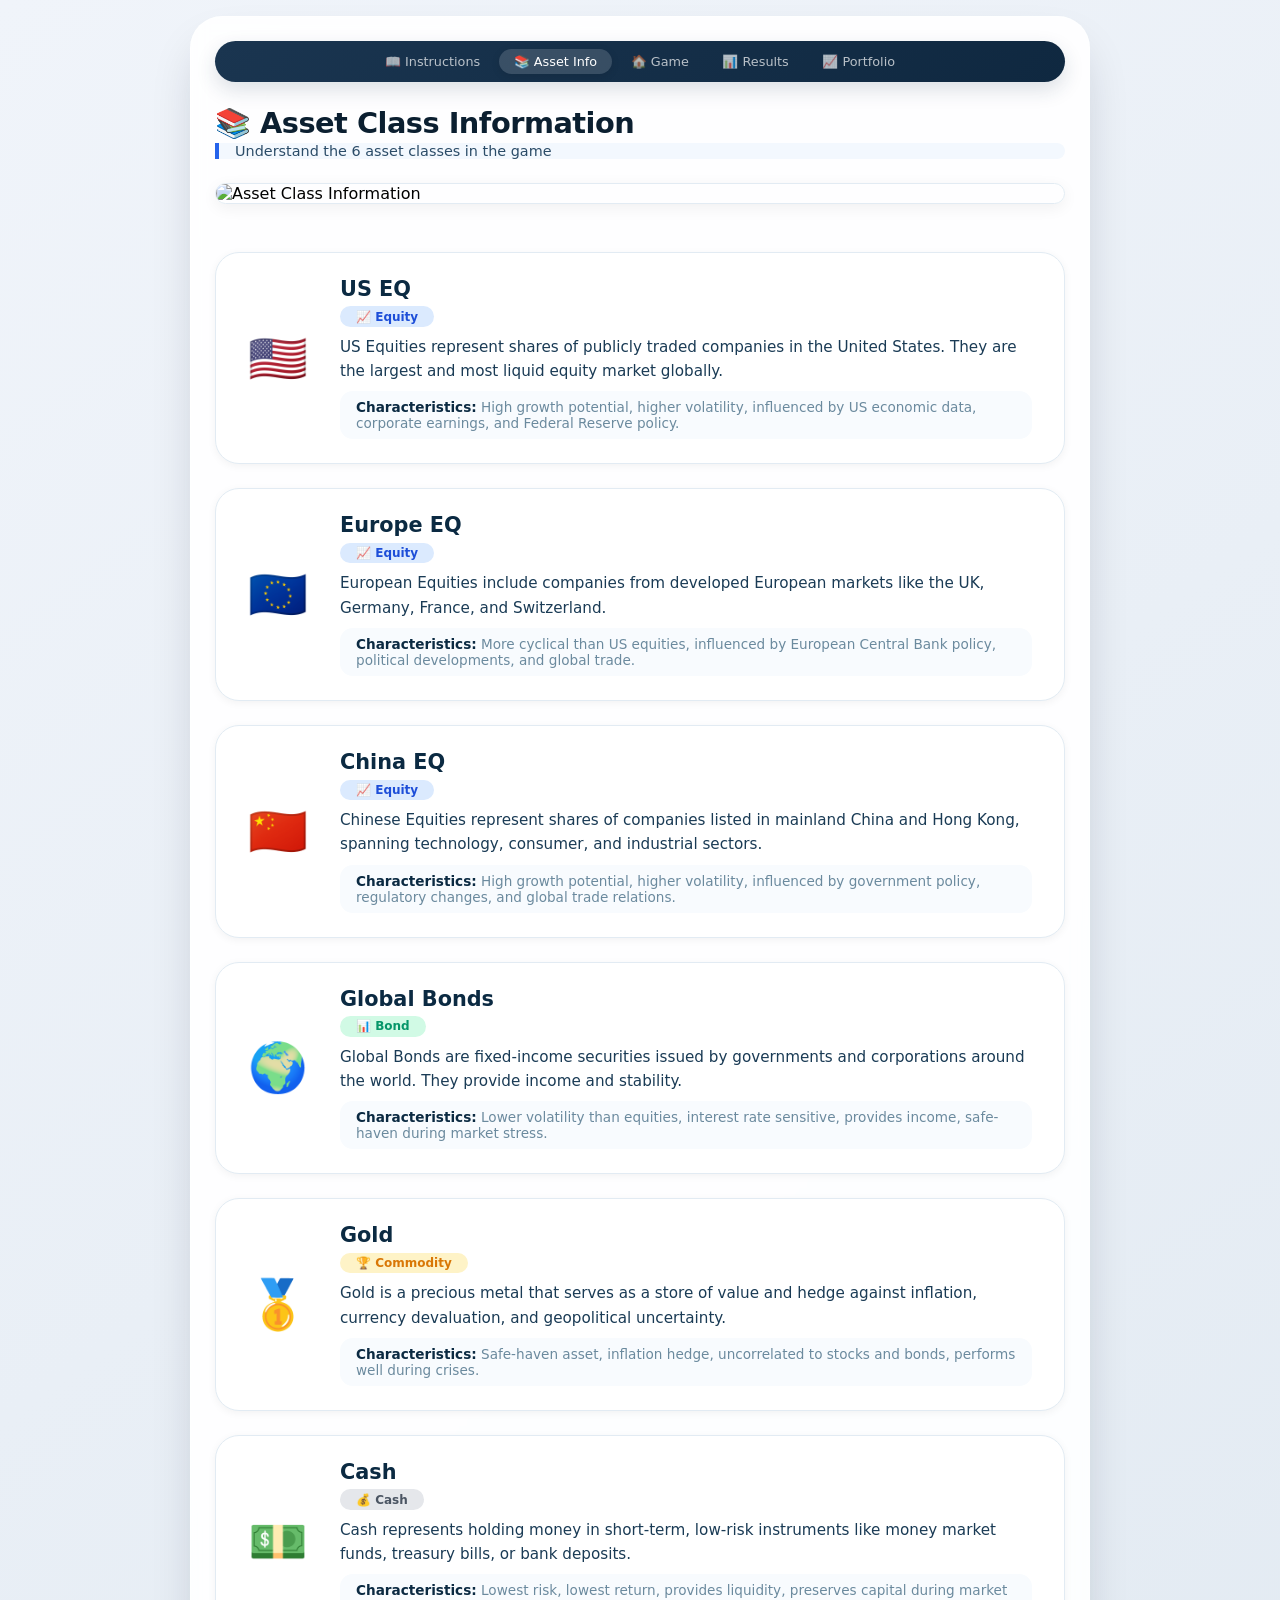
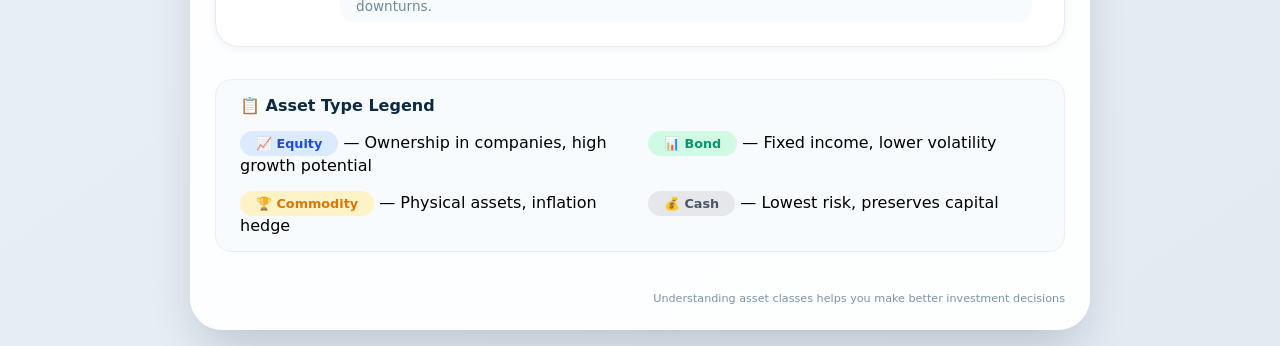
==== asset-info.html @ f75c2ba8 "Update asset-info.html" ====
<!DOCTYPE html>
<html lang="en">
<head>
    <meta charset="UTF-8" />
    <meta name="viewport" content="width=device-width, initial-scale=1.0"/>
    <title>Asset Information</title>
    <link rel="stylesheet" href="style.css" />
    <style>
        .asset-info-container {
            padding: 1.5rem 0;
        }
        
        .asset-info-header-image {
            width: 100%;
            border-radius: 1.5rem;
            margin-bottom: 1.5rem;
            border: 1px solid #e2ebf3;
            box-shadow: 0 4px 16px rgba(0,0,0,0.06);
            display: block;
        }
        
        .asset-info-card {
            background: white;
            border-radius: 1.5rem;
            padding: 1.5rem 2rem;
            margin-bottom: 1.5rem;
            border: 1px solid #e2ebf3;
            box-shadow: 0 2px 8px rgba(0,0,0,0.05);
            display: flex;
            align-items: center;
            gap: 2rem;
        }
        
        .asset-info-card .asset-icon {
            font-size: 3rem;
            min-width: 60px;
            text-align: center;
        }
        
        .asset-info-card .asset-details {
            flex: 1;
        }
        
        .asset-info-card .asset-details h3 {
            color: #0b2a42;
            font-size: 1.3rem;
            margin-bottom: 0.3rem;
        }
        
        .asset-info-card .asset-details .asset-type {
            display: inline-block;
            padding: 0.2rem 1rem;
            border-radius: 30px;
            font-size: 0.75rem;
            font-weight: 600;
            margin-bottom: 0.5rem;
        }
        
        .asset-info-card .asset-details .asset-type.equity {
            background: #dbeafe;
            color: #1d4ed8;
        }
        
        .asset-info-card .asset-details .asset-type.bond {
            background: #d1fae5;
            color: #059669;
        }
        
        .asset-info-card .asset-details .asset-type.commodity {
            background: #fef3c7;
            color: #d97706;
        }
        
        .asset-info-card .asset-details .asset-type.cash {
            background: #e5e7eb;
            color: #4b5563;
        }
        
        .asset-info-card .asset-details p {
            color: #1a3b55;
            line-height: 1.6;
            font-size: 0.95rem;
        }
        
        .asset-info-card .asset-return-example {
            background: #f8fbfe;
            padding: 0.5rem 1rem;
            border-radius: 0.8rem;
            font-size: 0.85rem;
            color: #6b8a9e;
            margin-top: 0.5rem;
        }
        
        .asset-info-card .asset-return-example strong {
            color: #0b2a42;
        }
        
        .asset-type-grid {
            display: grid;
            grid-template-columns: repeat(auto-fill, minmax(300px, 1fr));
            gap: 1rem;
            margin-top: 1rem;
        }
        
        .type-badge {
            display: inline-block;
            padding: 0.3rem 1rem;
            border-radius: 30px;
            font-size: 0.8rem;
            font-weight: 600;
        }
        
        .type-badge.equity { background: #dbeafe; color: #1d4ed8; }
        .type-badge.bond { background: #d1fae5; color: #059669; }
        .type-badge.commodity { background: #fef3c7; color: #d97706; }
        .type-badge.cash { background: #e5e7eb; color: #4b5563; }
        
        .info-header {
            margin-bottom: 1.5rem;
        }
        
        .info-header .sub {
            margin-bottom: 0.5rem;
        }
        
        @media (max-width: 700px) {
            .asset-info-card {
                flex-direction: column;
                text-align: center;
                padding: 1.2rem;
            }
            
            .asset-type-grid {
                grid-template-columns: 1fr;
            }
            
            .asset-info-header-image {
                border-radius: 1rem;
                margin-bottom: 1rem;
            }
        }
    </style>
</head>
<body>
    <div class="app">
        <!-- Navigation Bar -->
        <div class="nav-bar">
            <a href="instructions.html">📖 Instructions</a>
            <a href="asset-info.html" class="active">📚 Asset Info</a>
            <a href="index.html">🏠 Game</a>
            <a href="results.html">📊 Results</a>
            <a href="portfolio.html">📈 Portfolio</a>
        </div>

        <div class="info-header">
            <h1>📚 Asset Class Information</h1>
            <div class="sub">Understand the 6 asset classes in the game</div>
        </div>

        <!-- Asset Info Image at the top -->
        <img src="asset-info.jpeg" alt="Asset Class Information" class="asset-info-header-image" />

        <div class="asset-info-container">
            <!-- US EQ -->
            <div class="asset-info-card">
                <div class="asset-icon">🇺🇸</div>
                <div class="asset-details">
                    <h3>US EQ</h3>
                    <span class="asset-type equity">📈 Equity</span>
                    <p>US Equities represent shares of publicly traded companies in the United States. They are the largest and most liquid equity market globally.</p>
                    <div class="asset-return-example">
                        <strong>Characteristics:</strong> High growth potential, higher volatility, influenced by US economic data, corporate earnings, and Federal Reserve policy.
                    </div>
                </div>
            </div>

            <!-- Europe EQ -->
            <div class="asset-info-card">
                <div class="asset-icon">🇪🇺</div>
                <div class="asset-details">
                    <h3>Europe EQ</h3>
                    <span class="asset-type equity">📈 Equity</span>
                    <p>European Equities include companies from developed European markets like the UK, Germany, France, and Switzerland.</p>
                    <div class="asset-return-example">
                        <strong>Characteristics:</strong> More cyclical than US equities, influenced by European Central Bank policy, political developments, and global trade.
                    </div>
                </div>
            </div>

            <!-- China EQ -->
            <div class="asset-info-card">
                <div class="asset-icon">🇨🇳</div>
                <div class="asset-details">
                    <h3>China EQ</h3>
                    <span class="asset-type equity">📈 Equity</span>
                    <p>Chinese Equities represent shares of companies listed in mainland China and Hong Kong, spanning technology, consumer, and industrial sectors.</p>
                    <div class="asset-return-example">
                        <strong>Characteristics:</strong> High growth potential, higher volatility, influenced by government policy, regulatory changes, and global trade relations.
                    </div>
                </div>
            </div>

            <!-- Global Bonds -->
            <div class="asset-info-card">
                <div class="asset-icon">🌍</div>
                <div class="asset-details">
                    <h3>Global Bonds</h3>
                    <span class="asset-type bond">📊 Bond</span>
                    <p>Global Bonds are fixed-income securities issued by governments and corporations around the world. They provide income and stability.</p>
                    <div class="asset-return-example">
                        <strong>Characteristics:</strong> Lower volatility than equities, interest rate sensitive, provides income, safe-haven during market stress.
                    </div>
                </div>
            </div>

            <!-- Gold -->
            <div class="asset-info-card">
                <div class="asset-icon">🥇</div>
                <div class="asset-details">
                    <h3>Gold</h3>
                    <span class="asset-type commodity">🏆 Commodity</span>
                    <p>Gold is a precious metal that serves as a store of value and hedge against inflation, currency devaluation, and geopolitical uncertainty.</p>
                    <div class="asset-return-example">
                        <strong>Characteristics:</strong> Safe-haven asset, inflation hedge, uncorrelated to stocks and bonds, performs well during crises.
                    </div>
                </div>
            </div>

            <!-- Cash -->
            <div class="asset-info-card">
                <div class="asset-icon">💵</div>
                <div class="asset-details">
                    <h3>Cash</h3>
                    <span class="asset-type cash">💰 Cash</span>
                    <p>Cash represents holding money in short-term, low-risk instruments like money market funds, treasury bills, or bank deposits.</p>
                    <div class="asset-return-example">
                        <strong>Characteristics:</strong> Lowest risk, lowest return, provides liquidity, preserves capital during market downturns.
                    </div>
                </div>
            </div>

            <!-- Asset Type Legend -->
            <div style="margin-top: 2rem; padding: 1rem 1.5rem; background: #f8fbfe; border-radius: 1rem; border: 1px solid #e8eef6;">
                <h4 style="color: #0b2a42; margin-bottom: 0.5rem;">📋 Asset Type Legend</h4>
                <div class="asset-type-grid">
                    <div><span class="type-badge equity">📈 Equity</span> — Ownership in companies, high growth potential</div>
                    <div><span class="type-badge bond">📊 Bond</span> — Fixed income, lower volatility</div>
                    <div><span class="type-badge commodity">🏆 Commodity</span> — Physical assets, inflation hedge</div>
                    <div><span class="type-badge cash">💰 Cash</span> — Lowest risk, preserves capital</div>
                </div>
            </div>
        </div>

        <div class="footnote">Understanding asset classes helps you make better investment decisions</div>
    </div>
</body>
</html>
---- style.css ----
* {
    box-sizing: border-box;
    margin: 0;
    font-family: system-ui, -apple-system, 'Segoe UI', Roboto, sans-serif;
}

body {
    background: linear-gradient(145deg, #f0f4fa 0%, #e2eaf2 100%);
    padding: 1rem;
    display: flex;
    justify-content: center;
    min-height: 100vh;
}

.app {
    max-width: 900px;
    width: 100%;
    background: rgba(255, 255, 255, 0.92);
    backdrop-filter: blur(8px);
    -webkit-backdrop-filter: blur(8px);
    border-radius: 2rem;
    padding: 1.5rem;
    box-shadow: 0 25px 50px -12px rgba(0, 20, 40, 0.2);
    border: 1px solid rgba(255,255,255,0.4);
}

/* ===== NAVIGATION ===== */
.nav-bar {
    background: linear-gradient(135deg, #1a3550, #0f2840);
    padding: 0.5rem 1rem;
    border-radius: 50px;
    margin-bottom: 1.5rem;
    display: flex;
    gap: 0.3rem;
    flex-wrap: wrap;
    align-items: center;
    justify-content: center;
    box-shadow: 0 8px 20px rgba(26, 53, 80, 0.15);
}

.nav-bar a {
    color: rgba(255,255,255,0.7);
    text-decoration: none;
    font-weight: 500;
    font-size: 0.8rem;
    padding: 0.3rem 0.9rem;
    border-radius: 40px;
    transition: 0.25s ease;
}

.nav-bar a:hover {
    background: rgba(255,255,255,0.1);
    color: white;
    transform: translateY(-1px);
}

.nav-bar a.active {
    background: rgba(255,255,255,0.15);
    color: white;
    box-shadow: 0 2px 8px rgba(0,0,0,0.1);
}

/* ===== HEADERS ===== */
h1 {
    font-size: 1.8rem;
    font-weight: 700;
    color: #0b1f30;
    margin-bottom: 0.2rem;
    letter-spacing: -0.5px;
}

.game-description {
    background: linear-gradient(135deg, #f0f7fe, #e5eff9);
    border-radius: 1rem;
    padding: 0.8rem 1.2rem;
    margin-bottom: 1rem;
    border-left: 4px solid #2563eb;
    color: #1a3b55;
    line-height: 1.6;
    font-size: 0.9rem;
}

.game-description strong {
    color: #0b2a42;
}

.sub {
    color: #2b4c68;
    margin-bottom: 1rem;
    border-left: 4px solid #2563eb;
    padding-left: 1rem;
    background: #f3f8fe;
    border-radius: 0 16px 16px 0;
    font-weight: 450;
    font-size: 0.9rem;
}

/* ===== SET SELECTOR ===== */
.set-selector {
    display: flex;
    align-items: center;
    gap: 0.4rem;
    flex-wrap: wrap;
    margin-bottom: 1rem;
    padding: 0.5rem 0.8rem;
    background: white;
    border-radius: 0.8rem;
    border: 1px solid #e2ebf3;
}

.set-selector .set-label {
    font-weight: 600;
    color: #1a3b55;
    font-size: 0.8rem;
}

.set-selector .set-btn {
    padding: 0.2rem 0.8rem;
    border-radius: 30px;
    border: 1px solid #d4e0ea;
    background: #f6faff;
    cursor: pointer;
    font-size: 0.7rem;
    font-weight: 500;
    color: #1a3b55;
    transition: 0.2s ease;
    white-space: nowrap;
}

.set-selector .set-btn:hover:not(.active) {
    background: #eaf1f9;
    border-color: #b6ccdf;
}

.set-selector .set-btn.active {
    background: #1f3a57;
    color: white;
    border-color: #1f3a57;
}

/* ===== ROUND PANEL ===== */
.round-panel {
    background: white;
    border-radius: 1.5rem;
    padding: 1.2rem 1.5rem;
    margin-bottom: 1.2rem;
    border: 1px solid #e8eef6;
    box-shadow: 0 4px 20px rgba(0, 20, 40, 0.05);
}

.round-header {
    display: flex;
    flex-wrap: wrap;
    justify-content: space-between;
    align-items: center;
    margin-bottom: 0.8rem;
}

.round-badge {
    font-weight: 700;
    font-size: 1.2rem;
    color: #0b2a42;
    background: #eaf1f9;
    padding: 0.15rem 1.5rem;
    border-radius: 50px;
}

.year-tag {
    background: #1f3a57;
    color: white;
    padding: 0.15rem 1rem;
    border-radius: 50px;
    font-size: 0.75rem;
    font-weight: 500;
}

/* ===== CAPITAL BOX ===== */
.capital-box {
    display: flex;
    flex-wrap: wrap;
    align-items: center;
    gap: 0.5rem 1rem;
    background: #f8fbfe;
    padding: 0.4rem 1rem;
    border-radius: 50px;
    border: 1px solid #e2ebf3;
    margin-bottom: 0.6rem;
}

.capital-box span {
    font-weight: 500;
    color: #1b3d58;
    font-size: 0.85rem;
}

.capital-box .value {
    font-weight: 700;
    color: #0b2a42;
    font-size: 1rem;
}

.remaining {
    background: #e5eff9;
    padding: 0.1rem 0.8rem;
    border-radius: 30px;
    font-weight: 600;
    color: #00407a;
    font-size: 0.85rem;
}

/* ===== MODE TOGGLE ===== */
.mode-toggle {
    display: flex;
    align-items: center;
    gap: 0.4rem;
    margin: 0.3rem 0;
    padding: 0.2rem 0.6rem;
    background: #f8fbfe;
    border-radius: 50px;
    border: 1px solid #e2ebf3;
    flex-wrap: wrap;
}

.mode-toggle .mode-label {
    font-size: 0.7rem;
    font-weight: 600;
    color: #1a3b55;
}

.mode-toggle .mode-btn {
    padding: 0.15rem 0.8rem;
    border-radius: 40px;
    border: 1px solid #d4e0ea;
    background: white;
    cursor: pointer;
    font-size: 0.65rem;
    font-weight: 500;
    color: #1a3b55;
    transition: 0.2s ease;
}

.mode-toggle .mode-btn:hover:not(.active) {
    background: #eaf1f9;
}

.mode-toggle .mode-btn.active {
    background: #1f3a57;
    color: white;
    border-color: #1f3a57;
}

/* ===== ASSET GRID - FIXED LAYOUT ===== */
.asset-grid {
    display: grid;
    grid-template-columns: 1fr;
    gap: 0.4rem;
    margin: 0.6rem 0;
}

.asset-item {
    background: white;
    border-radius: 0.8rem;
    padding: 0.4rem 0.8rem;
    border: 1px solid #e8eef6;
    display: grid;
    grid-template-columns: 70px 75px 1fr 45px;
    align-items: center;
    gap: 0.3rem 0.4rem;
    transition: 0.15s ease;
}

.asset-item:hover {
    border-color: #c8d8e8;
}

.asset-item .label {
    font-weight: 500;
    color: #1a3b55;
    font-size: 0.8rem;
}

.asset-item .asset-type-badge {
    font-size: 0.5rem;
    padding: 0.05rem 0.5rem;
    border-radius: 30px;
    font-weight: 600;
    white-space: nowrap;
    background: #eef4fa;
    color: #1a3b55;
    text-align: center;
}

.asset-item .input-group {
    display: flex;
    align-items: center;
    gap: 0.1rem;
    justify-content: flex-end;
}

.asset-item .input-group input {
    width: 55px;
    padding: 0.15rem 0.2rem 0.15rem 0.4rem;
    border: 1px solid #d4e0ea;
    border-radius: 40px;
    font-size: 0.7rem;
    font-weight: 500;
    background: #fafcfe;
    text-align: right;
    outline: none;
    transition: 0.15s ease;
}

.asset-item .input-group input:focus {
    border-color: #2563eb;
    background: white;
    box-shadow: 0 0 0 3px rgba(37, 99, 235, 0.1);
}

.asset-item .input-group input.error {
    border-color: #dc2626;
    background: #fef2f2;
}

.asset-item .input-group .or-text {
    font-size: 0.45rem;
    color: #94a3b8;
    font-style: italic;
    padding: 0 2px;
}

.asset-item .input-group .dollar-symbol {
    font-size: 0.65rem;
    color: #059669;
    font-weight: 600;
}

.asset-item .input-group .percent-symbol {
    font-size: 0.65rem;
    color: #2563eb;
    font-weight: 600;
}

.asset-item .pct-display {
    font-size: 0.6rem;
    color: #6b8a9e;
    text-align: right;
}

/* ===== QUICK ACTIONS ===== */
.quick-actions {
    display: flex;
    gap: 0.3rem;
    flex-wrap: wrap;
    margin: 0.3rem 0 0.5rem 0;
}

.quick-actions .quick-btn {
    background: #f1f6fc;
    border: 1px solid #e2ebf3;
    padding: 0.15rem 0.7rem;
    border-radius: 50px;
    font-size: 0.6rem;
    font-weight: 500;
    color: #1a3b55;
    cursor: pointer;
    transition: 0.15s ease;
}

.quick-actions .quick-btn:hover {
    background: #e5eff9;
}

.quick-actions .quick-btn.danger {
    color: #b91c1c;
    border-color: #fecaca;
}

.quick-actions .quick-btn.danger:hover {
    background: #fef2f2;
}

/* ===== BUTTONS ===== */
.round-actions {
    display: flex;
    flex-wrap: wrap;
    gap: 0.5rem;
    align-items: center;
    justify-content: space-between;
    margin-top: 0.8rem;
    border-top: 1px solid #e2ebf3;
    padding-top: 0.8rem;
}

.btn {
    background: #1f3f5c;
    border: none;
    color: white;
    font-weight: 600;
    padding: 0.4rem 1.5rem;
    border-radius: 50px;
    font-size: 0.8rem;
    cursor: pointer;
    transition: 0.15s ease;
}

.btn:hover:not(:disabled) {
    background: #0b2a44;
    transform: scale(0.98);
}

.btn:disabled {
    opacity: 0.4;
    cursor: not-allowed;
}

.btn-outline {
    background: transparent;
    color: #1f3f5c;
    border: 1.5px solid #b6ccdf;
}

.btn-outline:hover:not(:disabled) {
    background: #f0f7fe;
}

.btn-reset-all {
    background: #dc2626;
    border: none;
    color: white;
    font-weight: 600;
    padding: 0.3rem 1rem;
    border-radius: 50px;
    font-size: 0.75rem;
    cursor: pointer;
}

.btn-reset-all:hover {
    background: #b91c1c;
}

.error-msg {
    color: #dc2626;
    font-size: 0.7rem;
    margin-top: 0.2rem;
    display: block;
    min-height: 1rem;
}

/* ===== RESULT BLOCK ===== */
.result-block {
    background: #f0f7fe;
    border-radius: 1.2rem;
    padding: 0.8rem 1.2rem;
    margin-top: 1rem;
    border-left: 4px solid #2563eb;
}

.result-block .row {
    display: flex;
    flex-wrap: wrap;
    gap: 0.8rem 2rem;
}

.result-block .label {
    font-weight: 500;
    color: #1c405b;
    font-size: 0.85rem;
}

.result-block .value {
    font-weight: 700;
    color: #0b2a42;
    font-size: 0.95rem;
}

/* ===== HISTORY LOG ===== */
.history-log {
    background: #f6faff;
    border-radius: 1.2rem;
    padding: 0.5rem 1.2rem;
    margin-top: 0.8rem;
    border: 1px solid #dce8f5;
}

.history-log .entry {
    display: flex;
    flex-wrap: wrap;
    gap: 0.5rem 1rem;
    padding: 0.2rem 0;
    border-bottom: 1px solid #e2ebf3;
    font-size: 0.8rem;
}

.history-log .entry:last-child {
    border: none;
}

.tag {
    background: #dce8f5;
    padding: 0.05rem 0.6rem;
    border-radius: 30px;
    font-size: 0.7rem;
    font-weight: 500;
    color: #0b2a42;
}

.footnote {
    margin-top: 1rem;
    color: #5a7a94;
    font-size: 0.7rem;
    text-align: right;
    opacity: 0.8;
}

/* ===== RESPONSIVE ===== */
@media (max-width: 700px) {
    .app {
        padding: 0.8rem;
        border-radius: 1.2rem;
    }
    
    .asset-item {
        grid-template-columns: 1fr;
        gap: 0.2rem;
        padding: 0.5rem 0.8rem;
    }
    
    .asset-item .input-group {
        justify-content: flex-start;
    }
    
    .asset-item .input-group input {
        width: 50px;
    }
    
    .nav-bar {
        flex-direction: column;
        padding: 0.4rem;
        border-radius: 0.8rem;
    }
    
    .nav-bar a {
        text-align: center;
        padding: 0.2rem;
        font-size: 0.75rem;
        width: 100%;
    }
    
    .round-actions {
        flex-direction: column;
        align-items: stretch;
    }
    
    .round-actions > div {
        display: flex;
        flex-wrap: wrap;
        gap: 0.3rem;
    }
    
    .btn, .btn-outline, .btn-reset-all {
        flex: 1;
        text-align: center;
        font-size: 0.7rem;
        padding: 0.3rem 0.8rem;
        min-width: 80px;
    }
    
    .round-header {
        flex-direction: column;
        gap: 0.3rem;
        align-items: flex-start;
    }
    
    .round-badge {
        font-size: 1rem;
        padding: 0.15rem 1rem;
    }
    
    h1 {
        font-size: 1.3rem;
    }
    
    .set-selector {
        flex-direction: column;
        align-items: stretch;
        gap: 0.3rem;
    }
    
    .set-selector .set-btn {
        text-align: center;
        font-size: 0.65rem;
        padding: 0.15rem 0.6rem;
    }
    
    .capital-box {
        flex-direction: column;
        align-items: stretch;
        text-align: center;
        gap: 0.2rem;
    }
    
    .result-block .row {
        gap: 0.3rem 1rem;
    }
}

@media (max-width: 480px) {
    .app {
        padding: 0.5rem;
        border-radius: 0.8rem;
    }
    
    .round-panel {
        padding: 0.6rem 0.8rem;
    }
    
    .asset-item .input-group input {
        width: 40px;
        font-size: 0.65rem;
    }
}
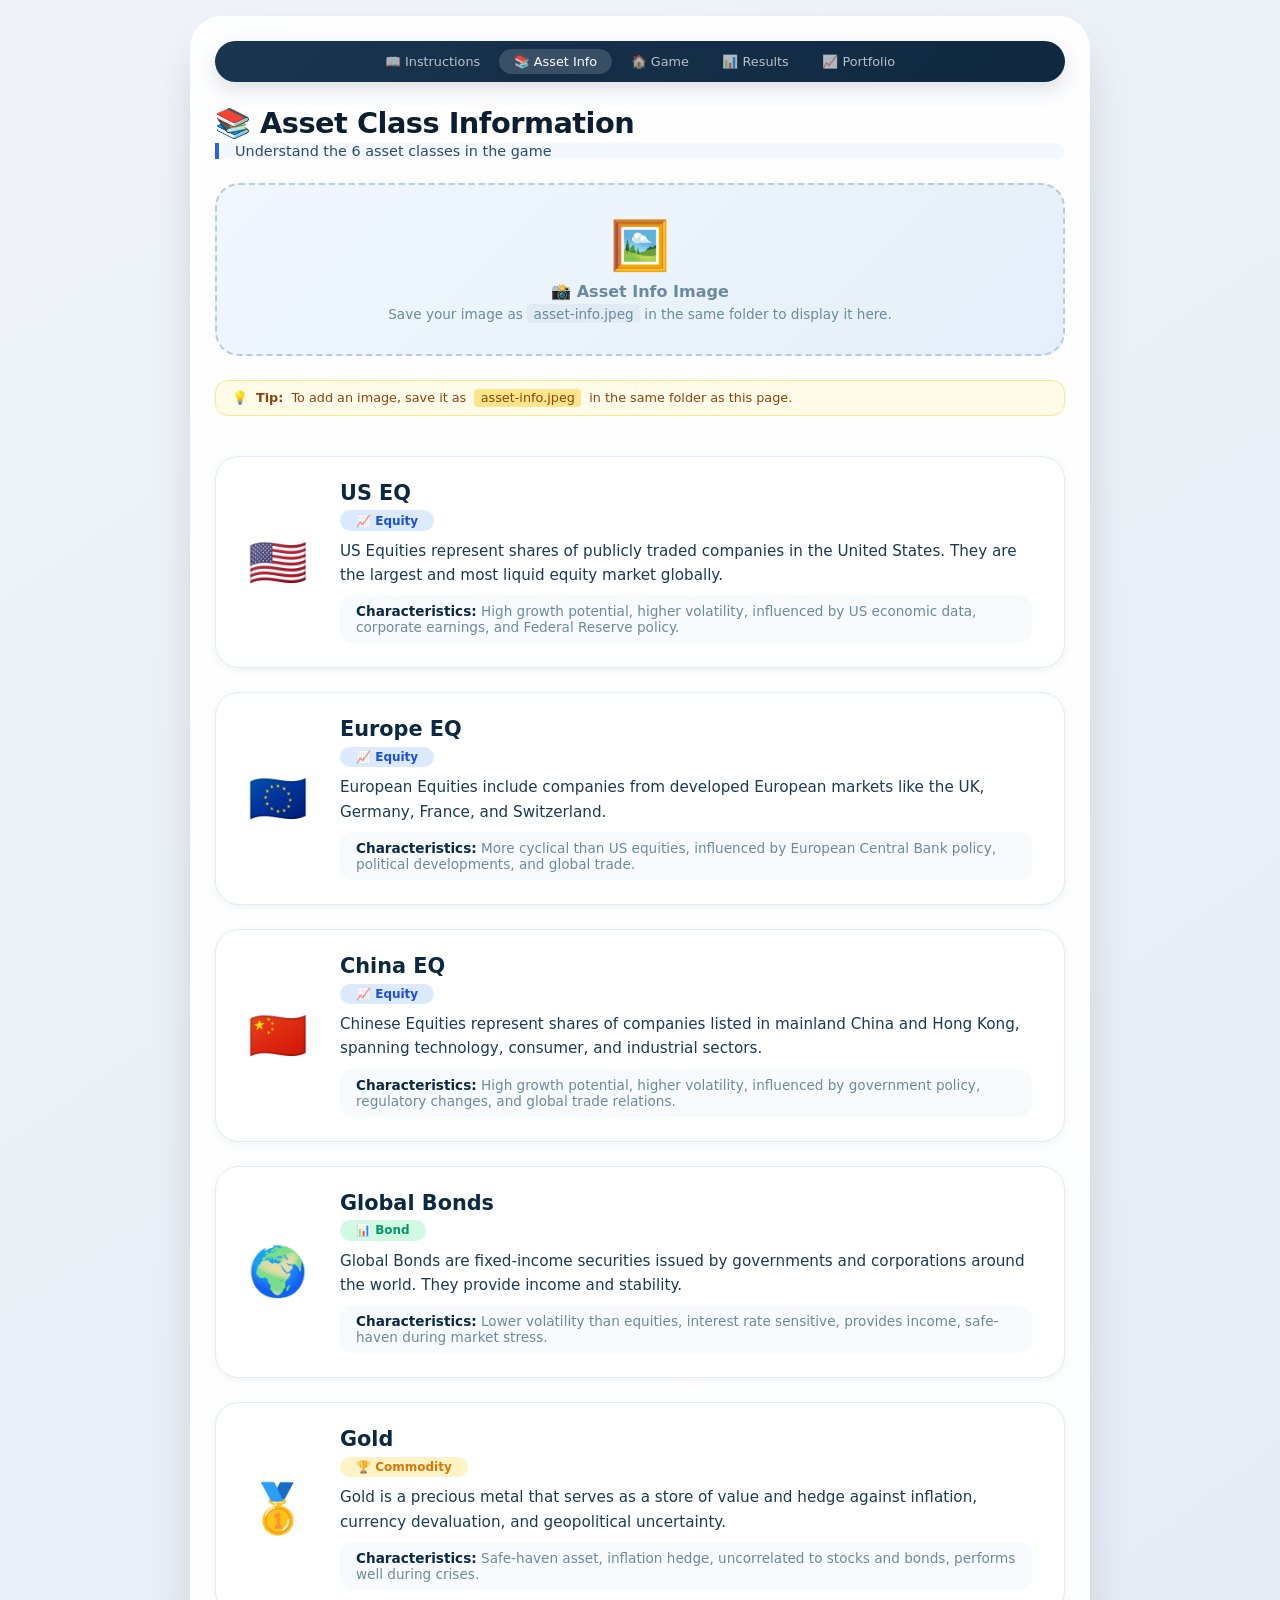
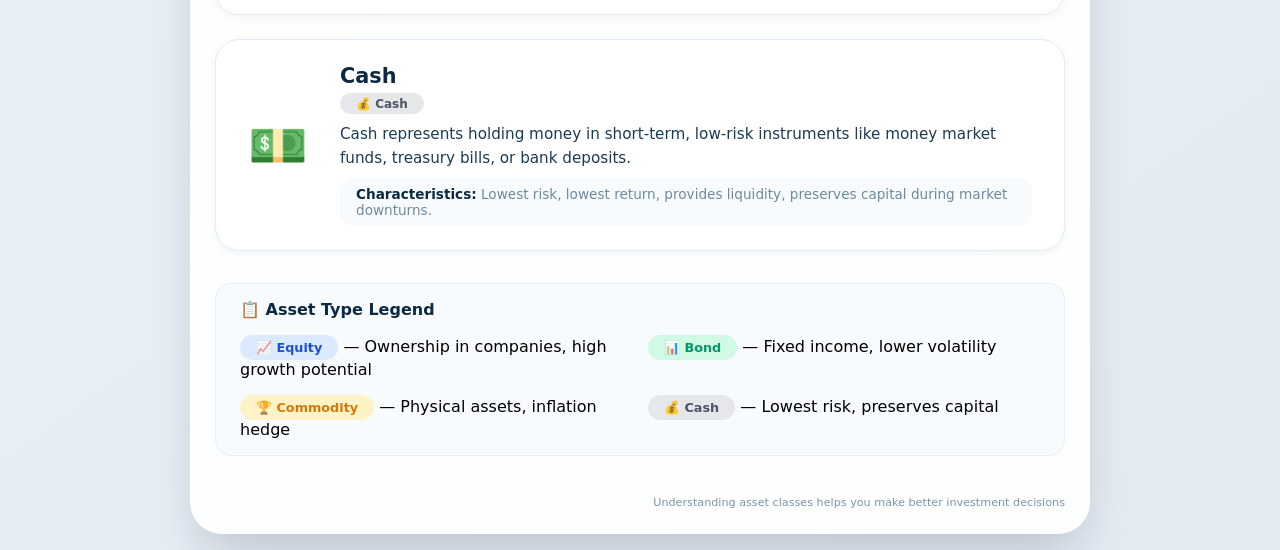
==== commit 9ce82759: "Update asset-info.html" ====
--- a/asset-info.html
+++ b/asset-info.html
@@ -19,6 +19,24 @@
             display: block;
         }
         
+        .asset-info-header-image-placeholder {
+            width: 100%;
+            border-radius: 1.5rem;
+            margin-bottom: 1.5rem;
+            padding: 2rem;
+            background: linear-gradient(135deg, #f0f7fe, #e5eff9);
+            border: 2px dashed #b6ccdf;
+            text-align: center;
+            color: #6b8a9e;
+            font-size: 1rem;
+        }
+        
+        .asset-info-header-image-placeholder .big-icon {
+            font-size: 3rem;
+            display: block;
+            margin-bottom: 0.5rem;
+        }
+        
         .asset-info-card {
             background: white;
             border-radius: 1.5rem;
@@ -121,6 +139,20 @@
         
         .info-header .sub {
             margin-bottom: 0.5rem;
+        }
+        
+        /* Image upload box */
+        .image-upload-hint {
+            background: #fefce8;
+            border: 1px solid #fde68a;
+            border-radius: 0.8rem;
+            padding: 0.5rem 1rem;
+            margin-bottom: 1rem;
+            font-size: 0.8rem;
+            color: #92400e;
+            display: flex;
+            align-items: center;
+            gap: 0.5rem;
         }
         
         @media (max-width: 700px) {
@@ -138,6 +170,11 @@
                 border-radius: 1rem;
                 margin-bottom: 1rem;
             }
+            
+            .asset-info-header-image-placeholder {
+                padding: 1.5rem;
+                font-size: 0.9rem;
+            }
         }
     </style>
 </head>
@@ -157,8 +194,25 @@
             <div class="sub">Understand the 6 asset classes in the game</div>
         </div>
 
-        <!-- Asset Info Image at the top -->
-        <img src="asset-info.jpeg" alt="Asset Class Information" class="asset-info-header-image" />
+        <!-- Asset Info Image with fallback -->
+        <img 
+            src="asset-info.jpeg" 
+            alt="Asset Class Information" 
+            class="asset-info-header-image"
+            onerror="this.style.display='none'; document.getElementById('imageFallback').style.display='block';"
+        />
+        <div id="imageFallback" class="asset-info-header-image-placeholder" style="display:none;">
+            <span class="big-icon">🖼️</span>
+            <strong>📸 Asset Info Image</strong>
+            <p style="margin-top: 0.3rem; font-size: 0.85rem;">
+                Save your image as <code style="background:#e2ebf3; padding:0.1rem 0.4rem; border-radius:4px;">asset-info.jpeg</code> in the same folder to display it here.
+            </p>
+        </div>
+
+        <!-- Hint for adding image -->
+        <div class="image-upload-hint">
+            💡 <strong>Tip:</strong> To add an image, save it as <code style="background:#fde68a; padding:0.1rem 0.4rem; border-radius:4px;">asset-info.jpeg</code> in the same folder as this page.
+        </div>
 
         <div class="asset-info-container">
             <!-- US EQ -->
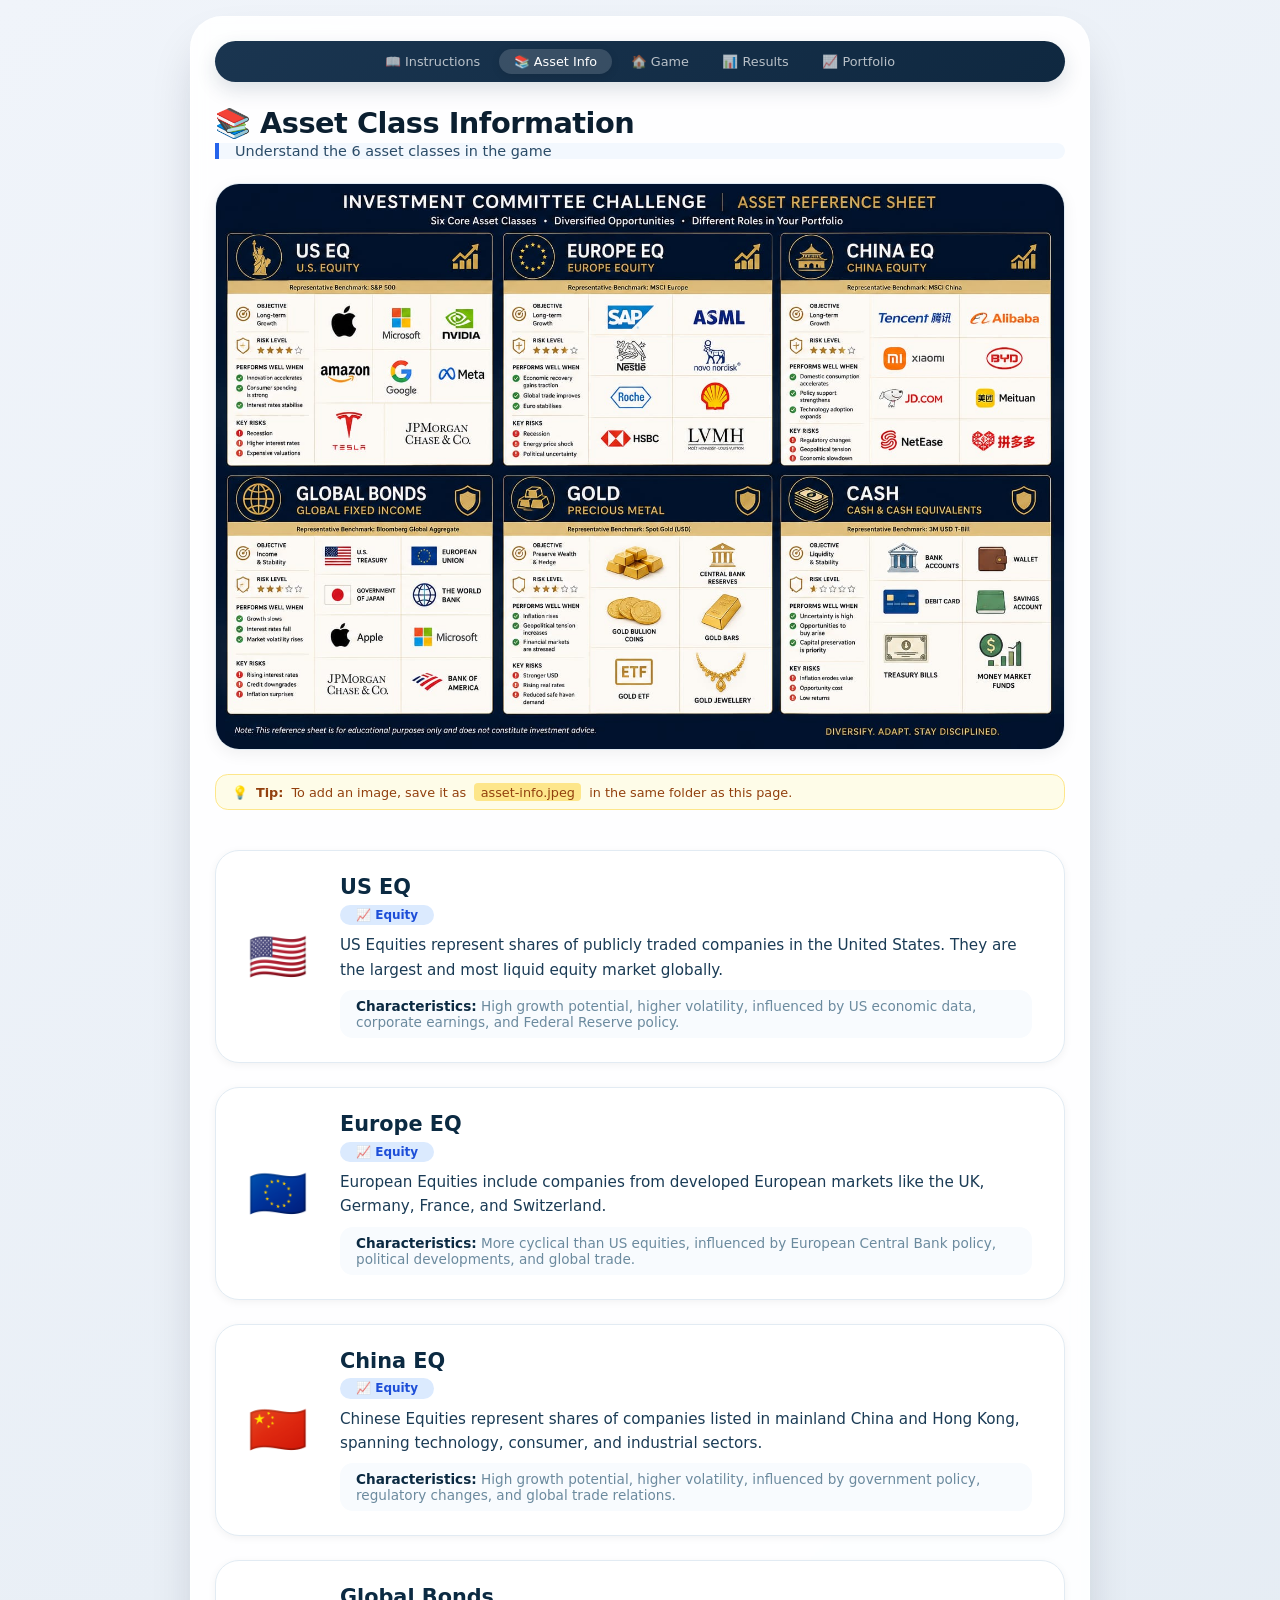
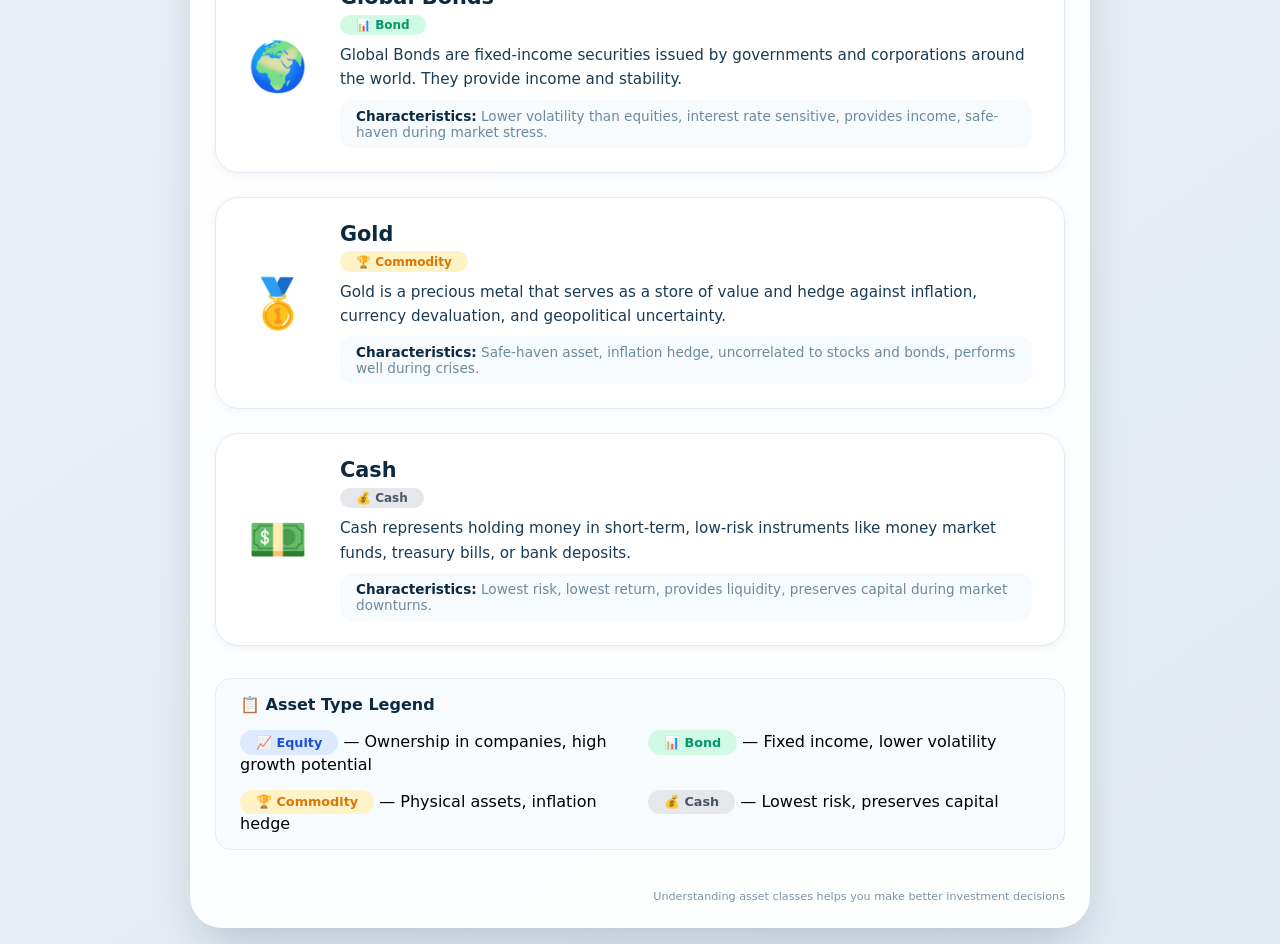
==== commit 7ddf62aa: "Update asset-info.html" ====
--- a/asset-info.html
+++ b/asset-info.html
@@ -196,7 +196,7 @@
 
         <!-- Asset Info Image with fallback -->
         <img 
-            src="asset-info.jpeg" 
+            src="asset info.jpeg" 
             alt="Asset Class Information" 
             class="asset-info-header-image"
             onerror="this.style.display='none'; document.getElementById('imageFallback').style.display='block';"
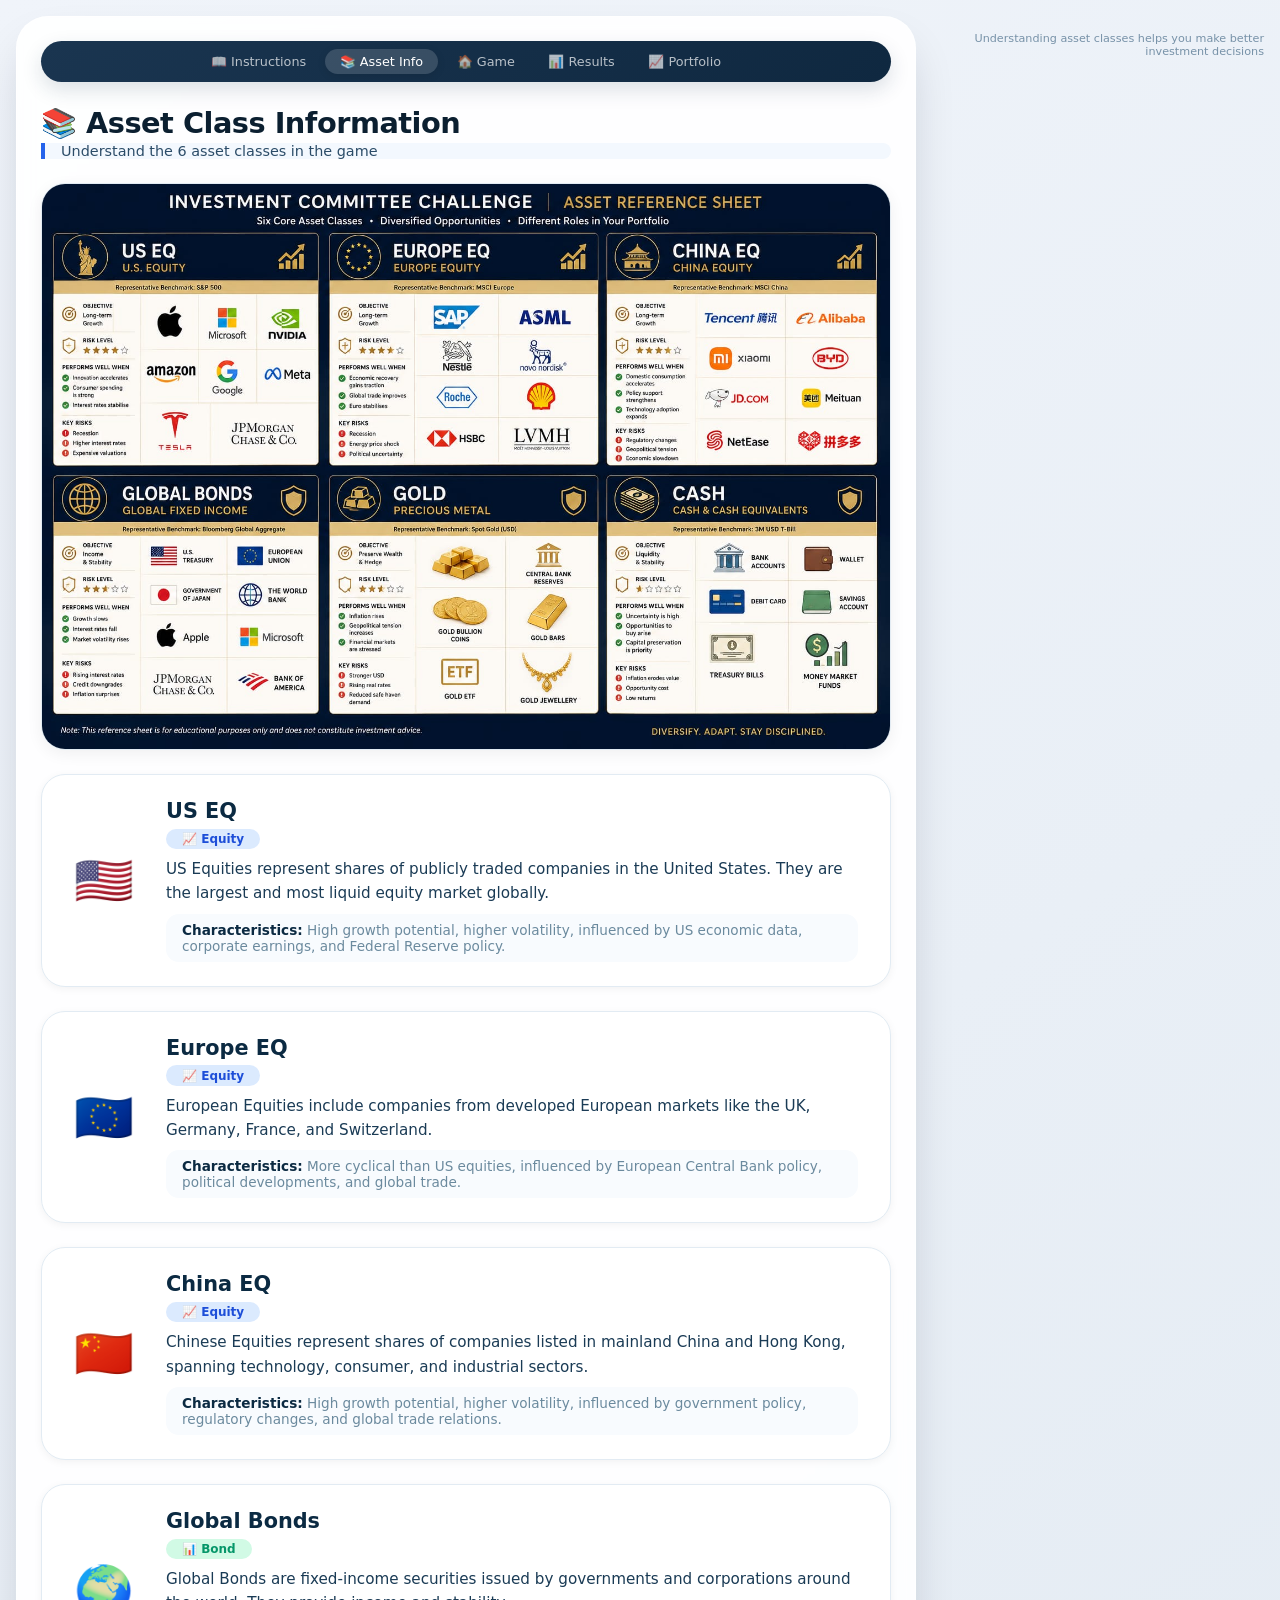
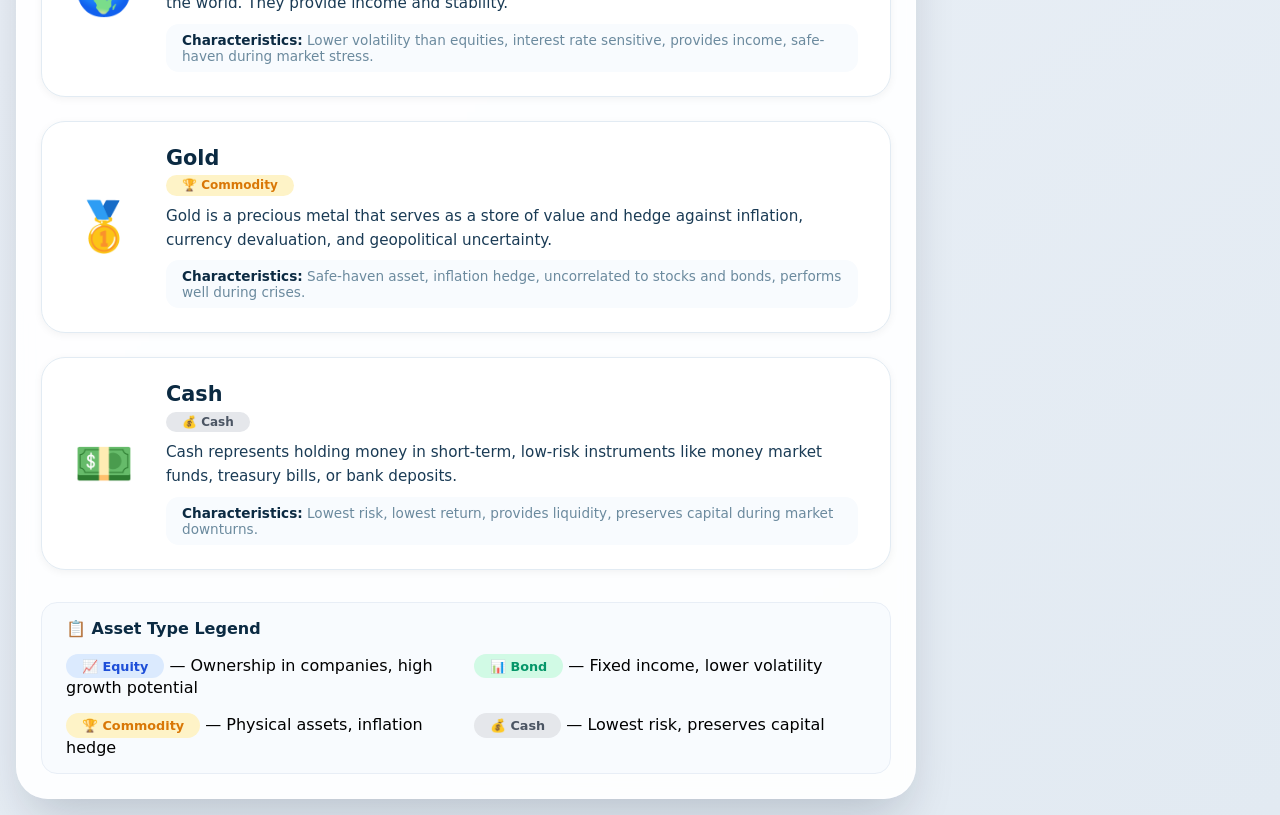
==== commit 0fb98cbd: "Update asset-info.html" ====
--- a/asset-info.html
+++ b/asset-info.html
@@ -141,7 +141,6 @@
             margin-bottom: 0.5rem;
         }
         
-        /* Image upload box */
         .image-upload-hint {
             background: #fefce8;
             border: 1px solid #fde68a;
@@ -153,6 +152,7 @@
             display: flex;
             align-items: center;
             gap: 0.5rem;
+            flex-wrap: wrap;
         }
         
         @media (max-width: 700px) {
@@ -194,27 +194,13 @@
             <div class="sub">Understand the 6 asset classes in the game</div>
         </div>
 
-        <!-- Asset Info Image with fallback -->
+        <!-- Asset Info Image - FIXED: Changed to "assetinfo" without space -->
         <img 
-            src="asset info.jpeg" 
+            src="assetinfo.jpeg" 
             alt="Asset Class Information" 
             class="asset-info-header-image"
             onerror="this.style.display='none'; document.getElementById('imageFallback').style.display='block';"
         />
-        <div id="imageFallback" class="asset-info-header-image-placeholder" style="display:none;">
-            <span class="big-icon">🖼️</span>
-            <strong>📸 Asset Info Image</strong>
-            <p style="margin-top: 0.3rem; font-size: 0.85rem;">
-                Save your image as <code style="background:#e2ebf3; padding:0.1rem 0.4rem; border-radius:4px;">asset-info.jpeg</code> in the same folder to display it here.
-            </p>
-        </div>
-
-        <!-- Hint for adding image -->
-        <div class="image-upload-hint">
-            💡 <strong>Tip:</strong> To add an image, save it as <code style="background:#fde68a; padding:0.1rem 0.4rem; border-radius:4px;">asset-info.jpeg</code> in the same folder as this page.
-        </div>
-
-        <div class="asset-info-container">
             <!-- US EQ -->
             <div class="asset-info-card">
                 <div class="asset-icon">🇺🇸</div>
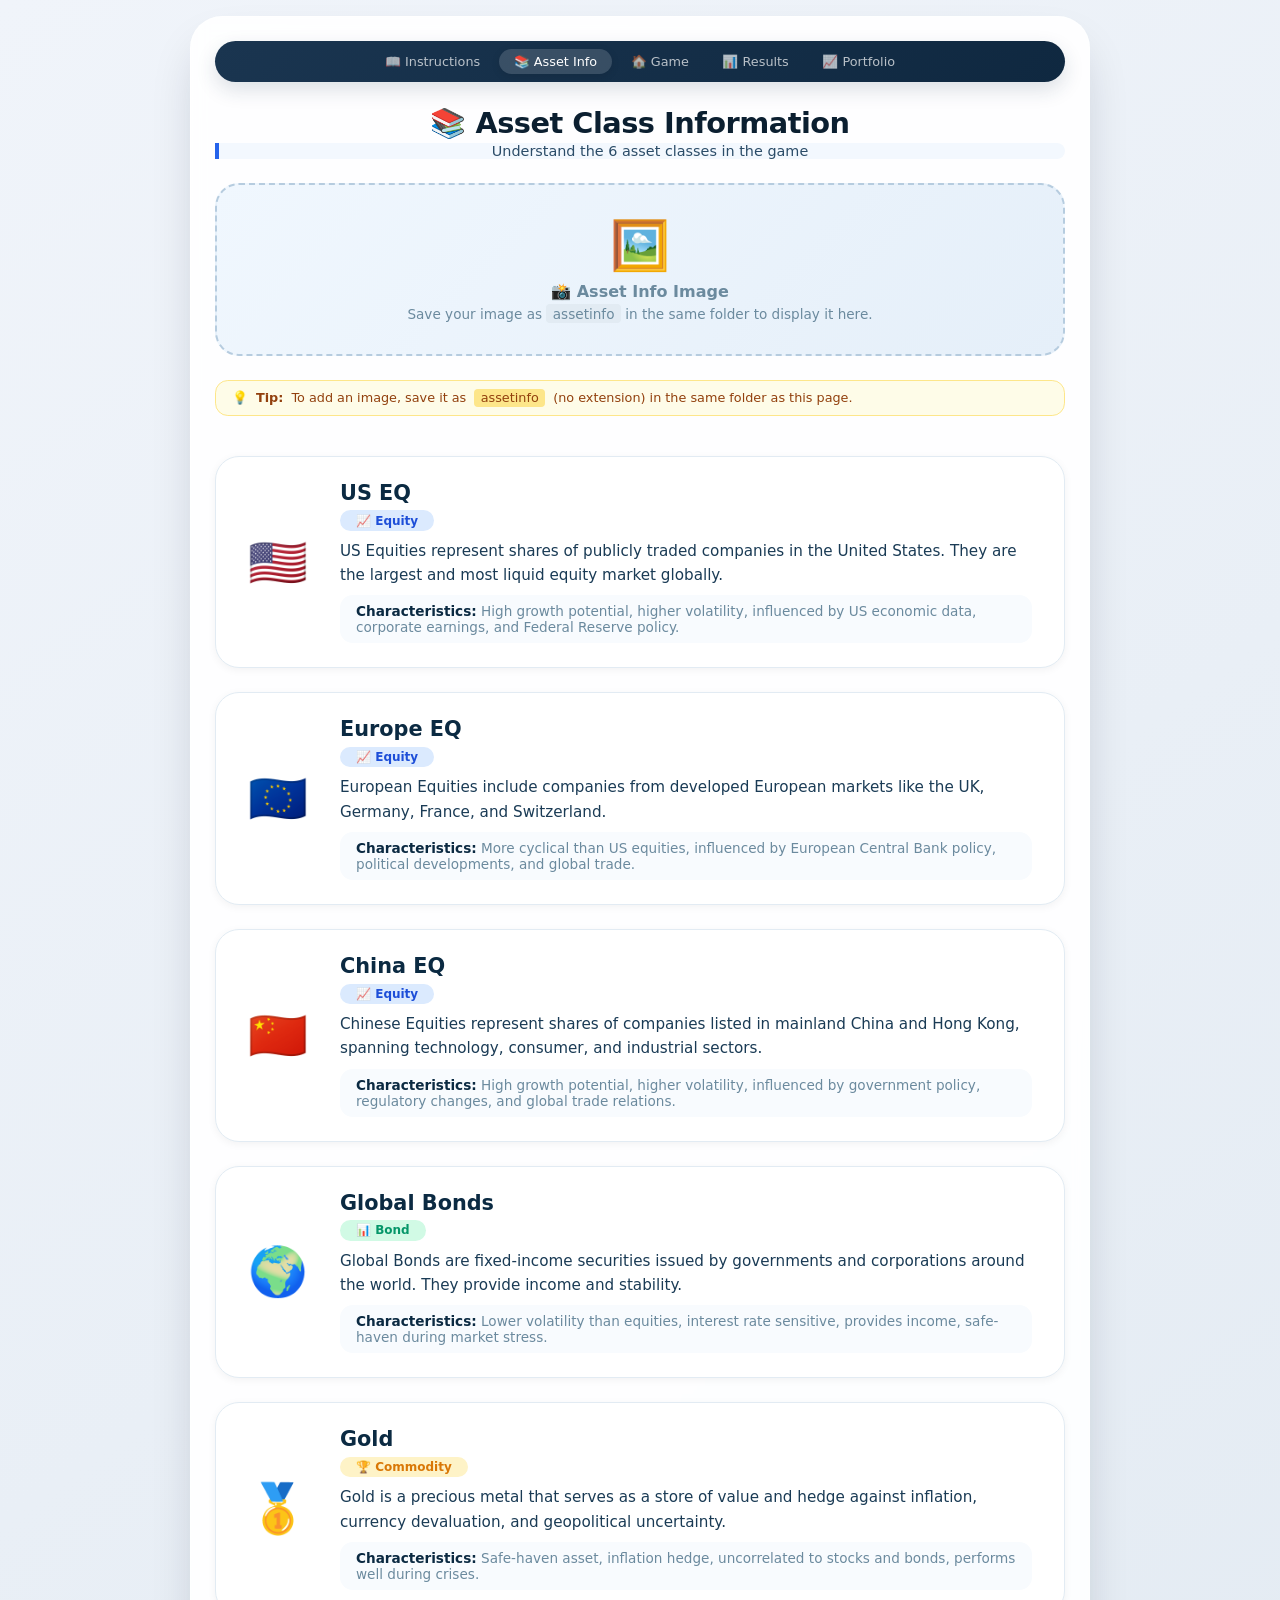
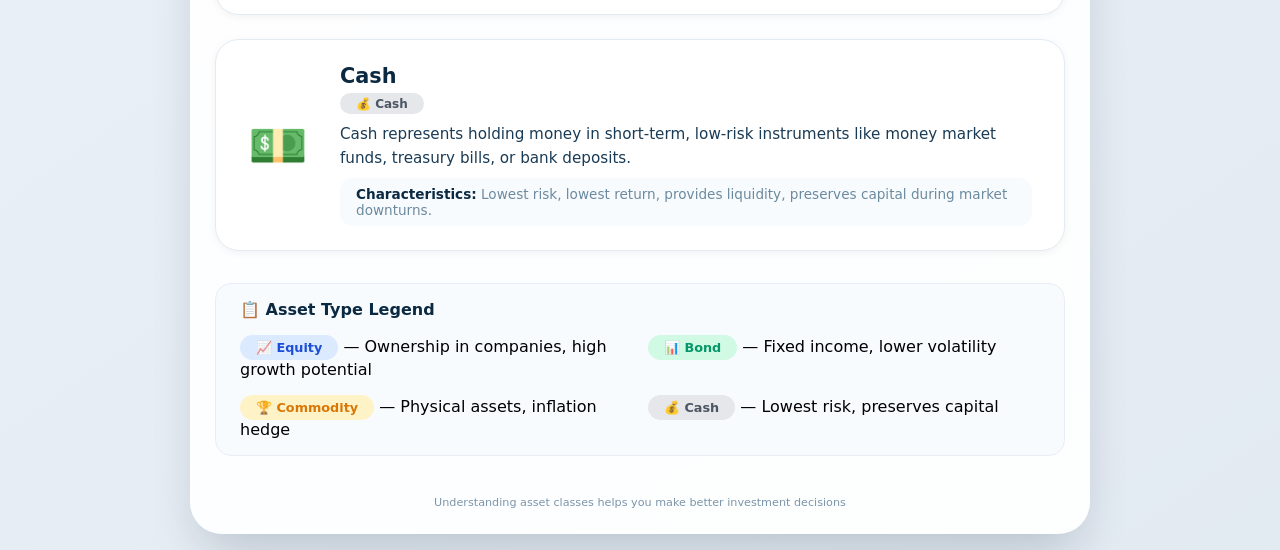
==== commit 5a89136a: "Update asset-info.html" ====
--- a/asset-info.html
+++ b/asset-info.html
@@ -8,12 +8,14 @@
     <style>
         .asset-info-container {
             padding: 1.5rem 0;
+            max-width: 100%;
         }
         
         .asset-info-header-image {
             width: 100%;
+            max-width: 900px;
             border-radius: 1.5rem;
-            margin-bottom: 1.5rem;
+            margin: 0 auto 1.5rem auto;
             border: 1px solid #e2ebf3;
             box-shadow: 0 4px 16px rgba(0,0,0,0.06);
             display: block;
@@ -21,8 +23,9 @@
         
         .asset-info-header-image-placeholder {
             width: 100%;
+            max-width: 900px;
             border-radius: 1.5rem;
-            margin-bottom: 1.5rem;
+            margin: 0 auto 1.5rem auto;
             padding: 2rem;
             background: linear-gradient(135deg, #f0f7fe, #e5eff9);
             border: 2px dashed #b6ccdf;
@@ -47,12 +50,16 @@
             display: flex;
             align-items: center;
             gap: 2rem;
+            max-width: 900px;
+            margin-left: auto;
+            margin-right: auto;
         }
         
         .asset-info-card .asset-icon {
             font-size: 3rem;
             min-width: 60px;
             text-align: center;
+            flex-shrink: 0;
         }
         
         .asset-info-card .asset-details {
@@ -135,10 +142,16 @@
         
         .info-header {
             margin-bottom: 1.5rem;
+            text-align: center;
         }
         
         .info-header .sub {
             margin-bottom: 0.5rem;
+            text-align: center;
+        }
+        
+        .info-header h1 {
+            text-align: center;
         }
         
         .image-upload-hint {
@@ -146,13 +159,27 @@
             border: 1px solid #fde68a;
             border-radius: 0.8rem;
             padding: 0.5rem 1rem;
-            margin-bottom: 1rem;
+            margin: 0 auto 1rem auto;
             font-size: 0.8rem;
             color: #92400e;
             display: flex;
             align-items: center;
             gap: 0.5rem;
             flex-wrap: wrap;
+            max-width: 900px;
+        }
+        
+        .legend-container {
+            max-width: 900px;
+            margin: 2rem auto 0 auto;
+            padding: 1rem 1.5rem;
+            background: #f8fbfe;
+            border-radius: 1rem;
+            border: 1px solid #e8eef6;
+        }
+        
+        .footnote {
+            text-align: center;
         }
         
         @media (max-width: 700px) {
@@ -160,6 +187,8 @@
                 flex-direction: column;
                 text-align: center;
                 padding: 1.2rem;
+                margin-left: 0;
+                margin-right: 0;
             }
             
             .asset-type-grid {
@@ -169,11 +198,29 @@
             .asset-info-header-image {
                 border-radius: 1rem;
                 margin-bottom: 1rem;
+                margin-left: 0;
+                margin-right: 0;
             }
             
             .asset-info-header-image-placeholder {
                 padding: 1.5rem;
                 font-size: 0.9rem;
+                margin-left: 0;
+                margin-right: 0;
+            }
+            
+            .info-header h1 {
+                font-size: 1.5rem;
+            }
+            
+            .image-upload-hint {
+                margin-left: 0;
+                margin-right: 0;
+            }
+            
+            .legend-container {
+                margin-left: 0;
+                margin-right: 0;
             }
         }
     </style>
@@ -194,13 +241,27 @@
             <div class="sub">Understand the 6 asset classes in the game</div>
         </div>
 
-        <!-- Asset Info Image - FIXED: Changed to "assetinfo" without space -->
+        <!-- Asset Info Image with fallback -->
         <img 
-            src="assetinfo.jpeg" 
+            src="assetinfo" 
             alt="Asset Class Information" 
             class="asset-info-header-image"
             onerror="this.style.display='none'; document.getElementById('imageFallback').style.display='block';"
         />
+        <div id="imageFallback" class="asset-info-header-image-placeholder" style="display:none;">
+            <span class="big-icon">🖼️</span>
+            <strong>📸 Asset Info Image</strong>
+            <p style="margin-top: 0.3rem; font-size: 0.85rem;">
+                Save your image as <code style="background:#e2ebf3; padding:0.1rem 0.4rem; border-radius:4px;">assetinfo</code> in the same folder to display it here.
+            </p>
+        </div>
+
+        <!-- Hint for adding image -->
+        <div class="image-upload-hint">
+            💡 <strong>Tip:</strong> To add an image, save it as <code style="background:#fde68a; padding:0.1rem 0.4rem; border-radius:4px;">assetinfo</code> (no extension) in the same folder as this page.
+        </div>
+
+        <div class="asset-info-container">
             <!-- US EQ -->
             <div class="asset-info-card">
                 <div class="asset-icon">🇺🇸</div>
@@ -280,7 +341,7 @@
             </div>
 
             <!-- Asset Type Legend -->
-            <div style="margin-top: 2rem; padding: 1rem 1.5rem; background: #f8fbfe; border-radius: 1rem; border: 1px solid #e8eef6;">
+            <div class="legend-container">
                 <h4 style="color: #0b2a42; margin-bottom: 0.5rem;">📋 Asset Type Legend</h4>
                 <div class="asset-type-grid">
                     <div><span class="type-badge equity">📈 Equity</span> — Ownership in companies, high growth potential</div>
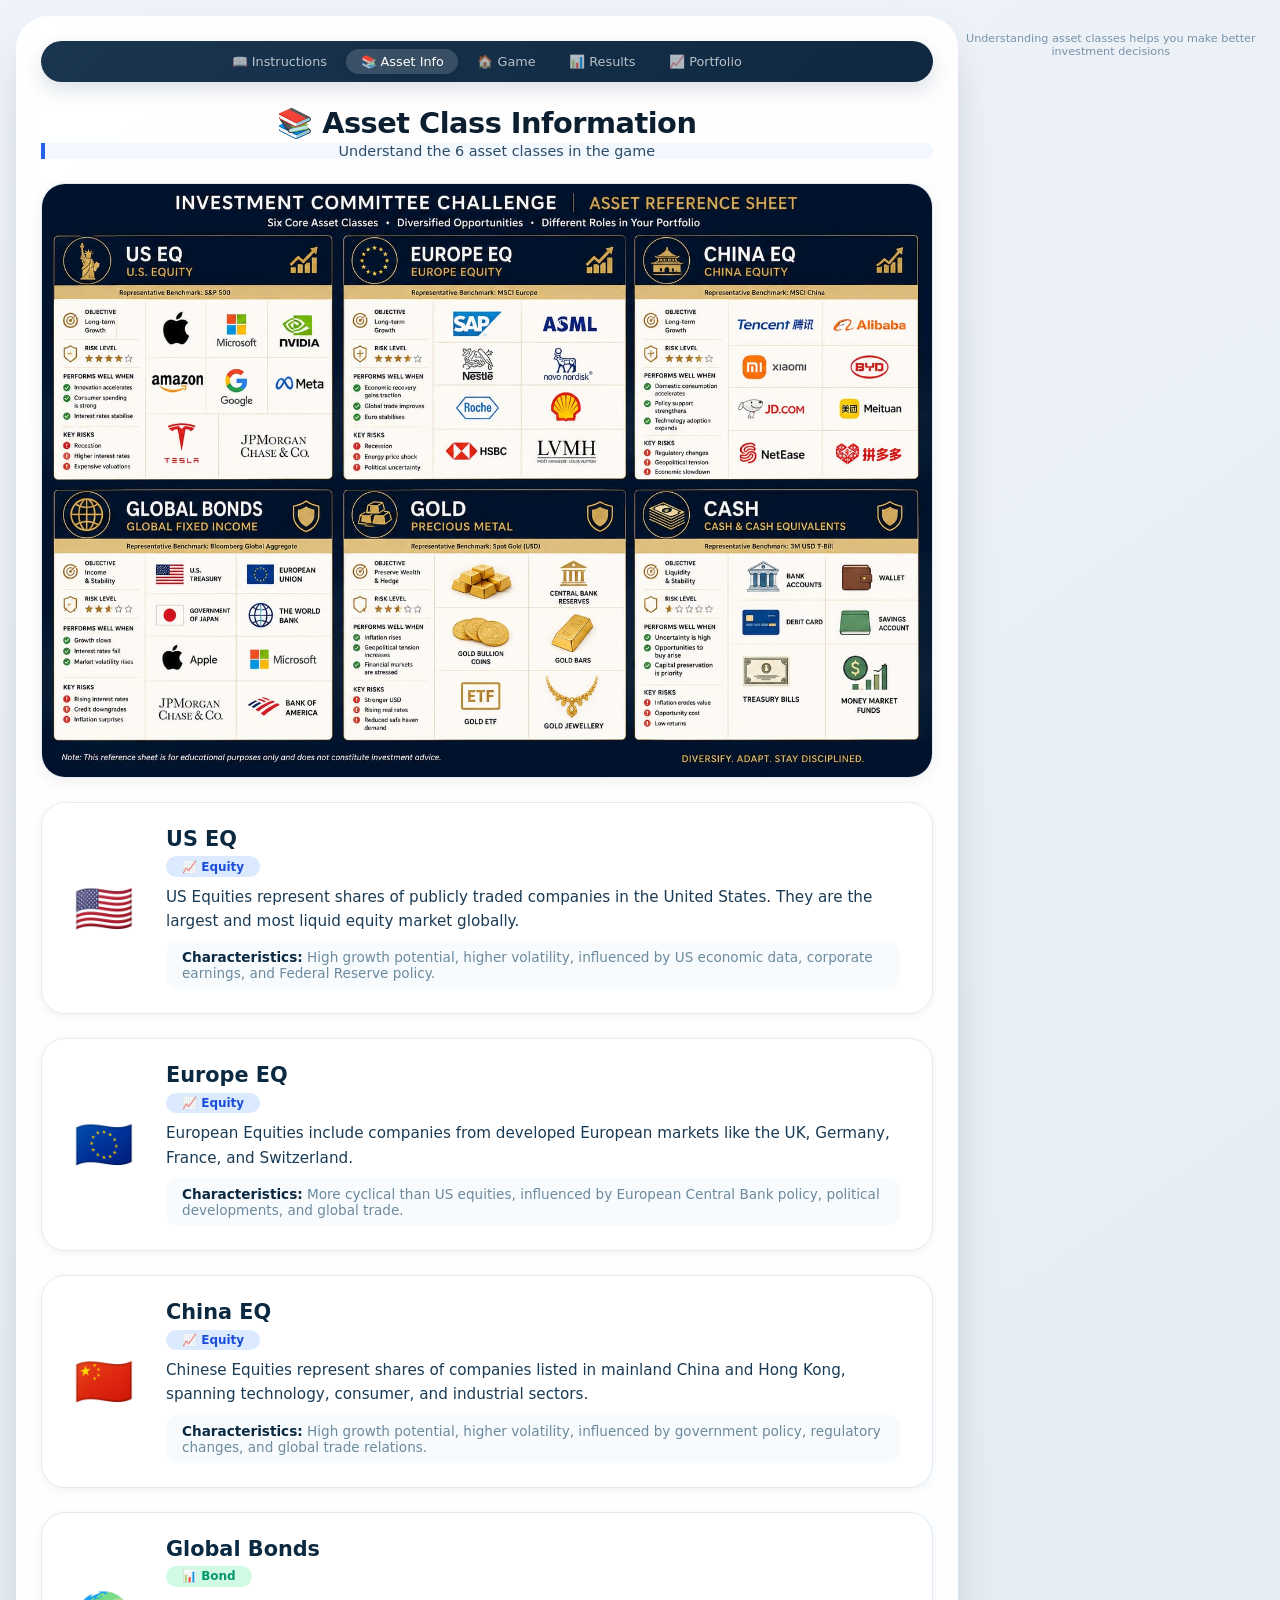
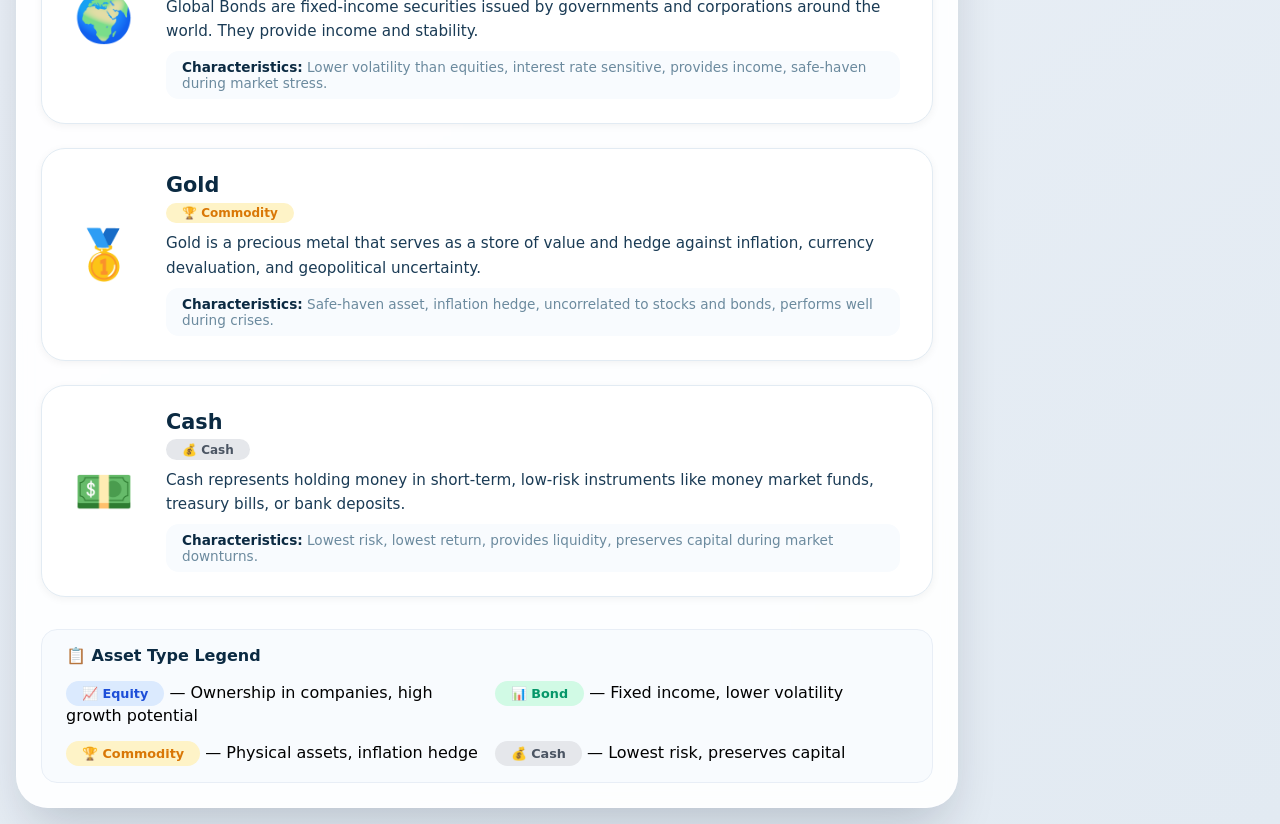
==== commit 40d39dbd: "Update asset-info.html" ====
--- a/asset-info.html
+++ b/asset-info.html
@@ -243,25 +243,12 @@
 
         <!-- Asset Info Image with fallback -->
         <img 
-            src="assetinfo" 
+            src="assetinfo.jpeg" 
             alt="Asset Class Information" 
             class="asset-info-header-image"
             onerror="this.style.display='none'; document.getElementById('imageFallback').style.display='block';"
         />
-        <div id="imageFallback" class="asset-info-header-image-placeholder" style="display:none;">
-            <span class="big-icon">🖼️</span>
-            <strong>📸 Asset Info Image</strong>
-            <p style="margin-top: 0.3rem; font-size: 0.85rem;">
-                Save your image as <code style="background:#e2ebf3; padding:0.1rem 0.4rem; border-radius:4px;">assetinfo</code> in the same folder to display it here.
-            </p>
-        </div>
-
-        <!-- Hint for adding image -->
-        <div class="image-upload-hint">
-            💡 <strong>Tip:</strong> To add an image, save it as <code style="background:#fde68a; padding:0.1rem 0.4rem; border-radius:4px;">assetinfo</code> (no extension) in the same folder as this page.
-        </div>
-
-        <div class="asset-info-container">
+        
             <!-- US EQ -->
             <div class="asset-info-card">
                 <div class="asset-icon">🇺🇸</div>
--- a/style.css
+++ b/style.css
@@ -13,7 +13,7 @@
 }
 
 .app {
-    max-width: 900px;
+    max-width: 1200px;  /* CHANGED from 900px to 1200px */
     width: 100%;
     background: rgba(255, 255, 255, 0.92);
     backdrop-filter: blur(8px);
@@ -249,7 +249,7 @@
     border-color: #1f3a57;
 }
 
-/* ===== ASSET GRID - FIXED LAYOUT ===== */
+/* ===== ASSET GRID ===== */
 .asset-grid {
     display: grid;
     grid-template-columns: 1fr;
@@ -517,6 +517,7 @@
     .app {
         padding: 0.8rem;
         border-radius: 1.2rem;
+        margin: 0.5rem;
     }
     
     .asset-item {
@@ -608,6 +609,7 @@
     .app {
         padding: 0.5rem;
         border-radius: 0.8rem;
+        margin: 0.2rem;
     }
     
     .round-panel {
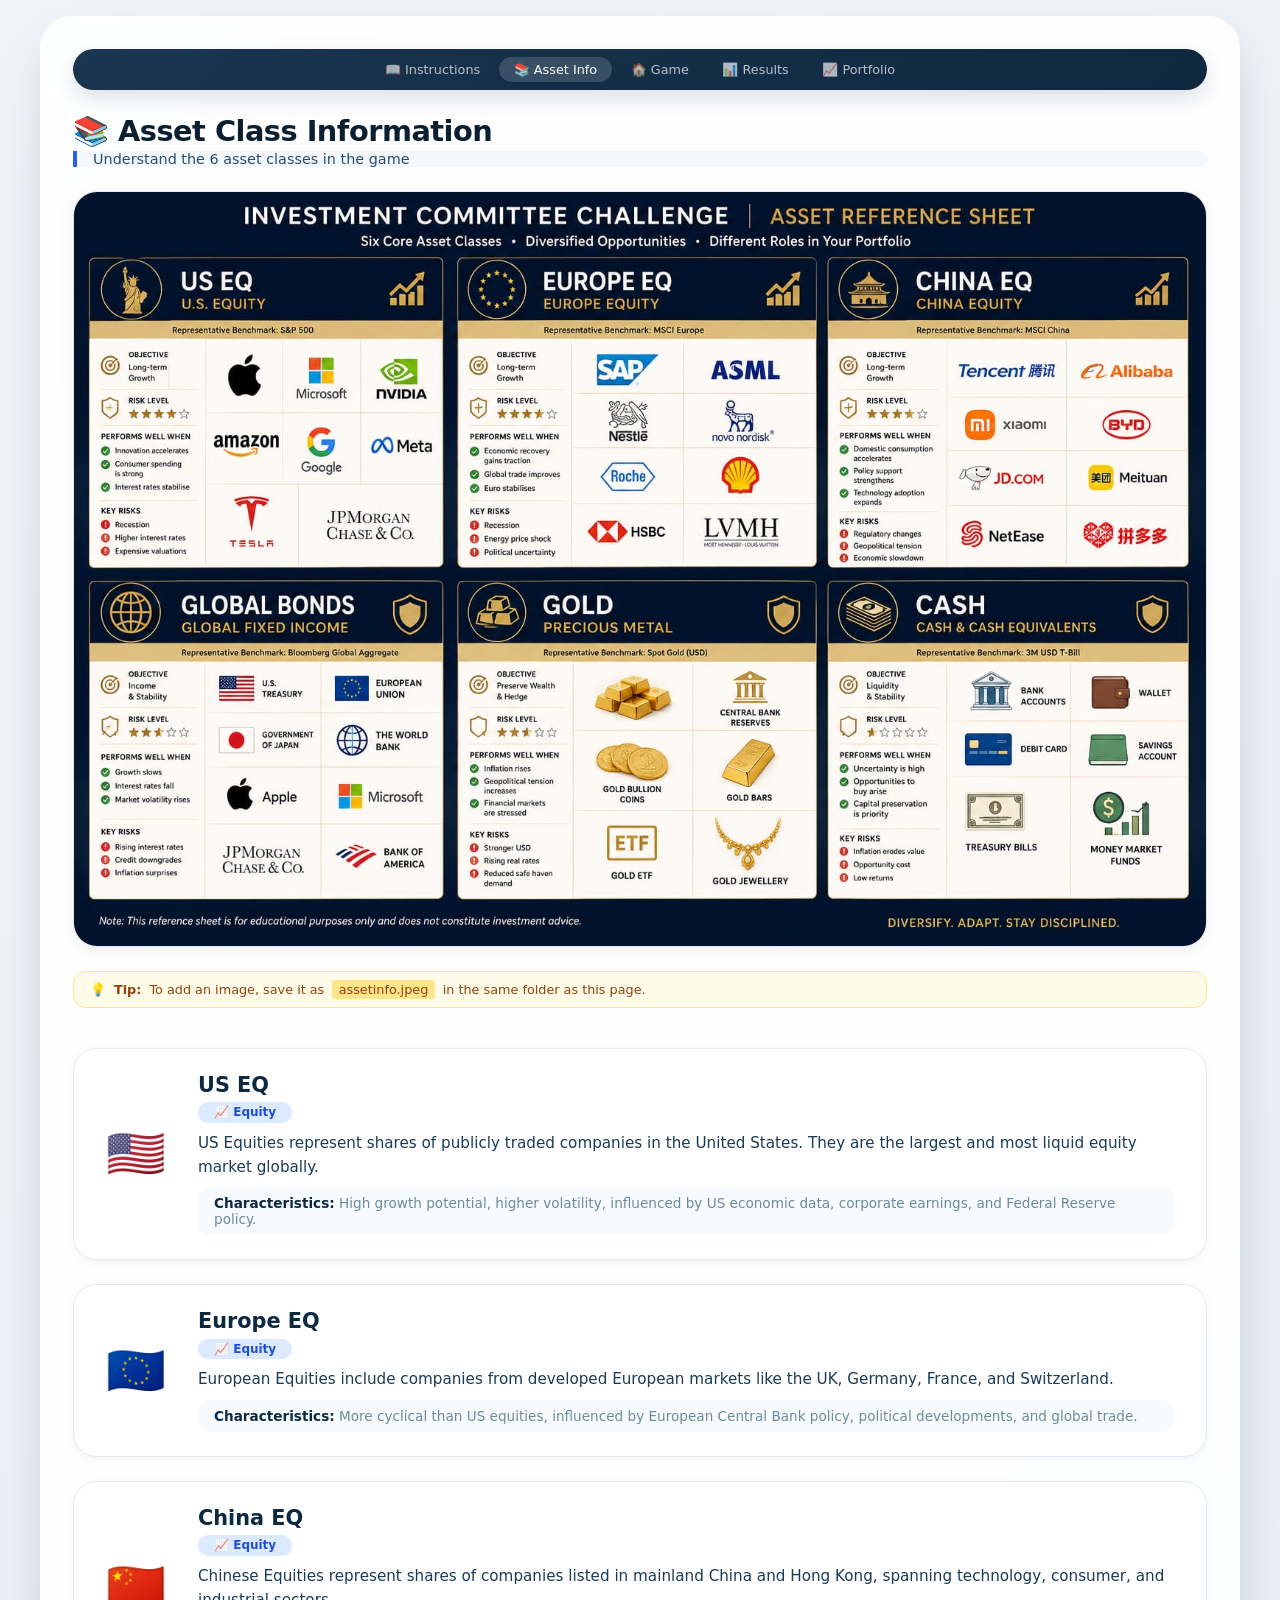
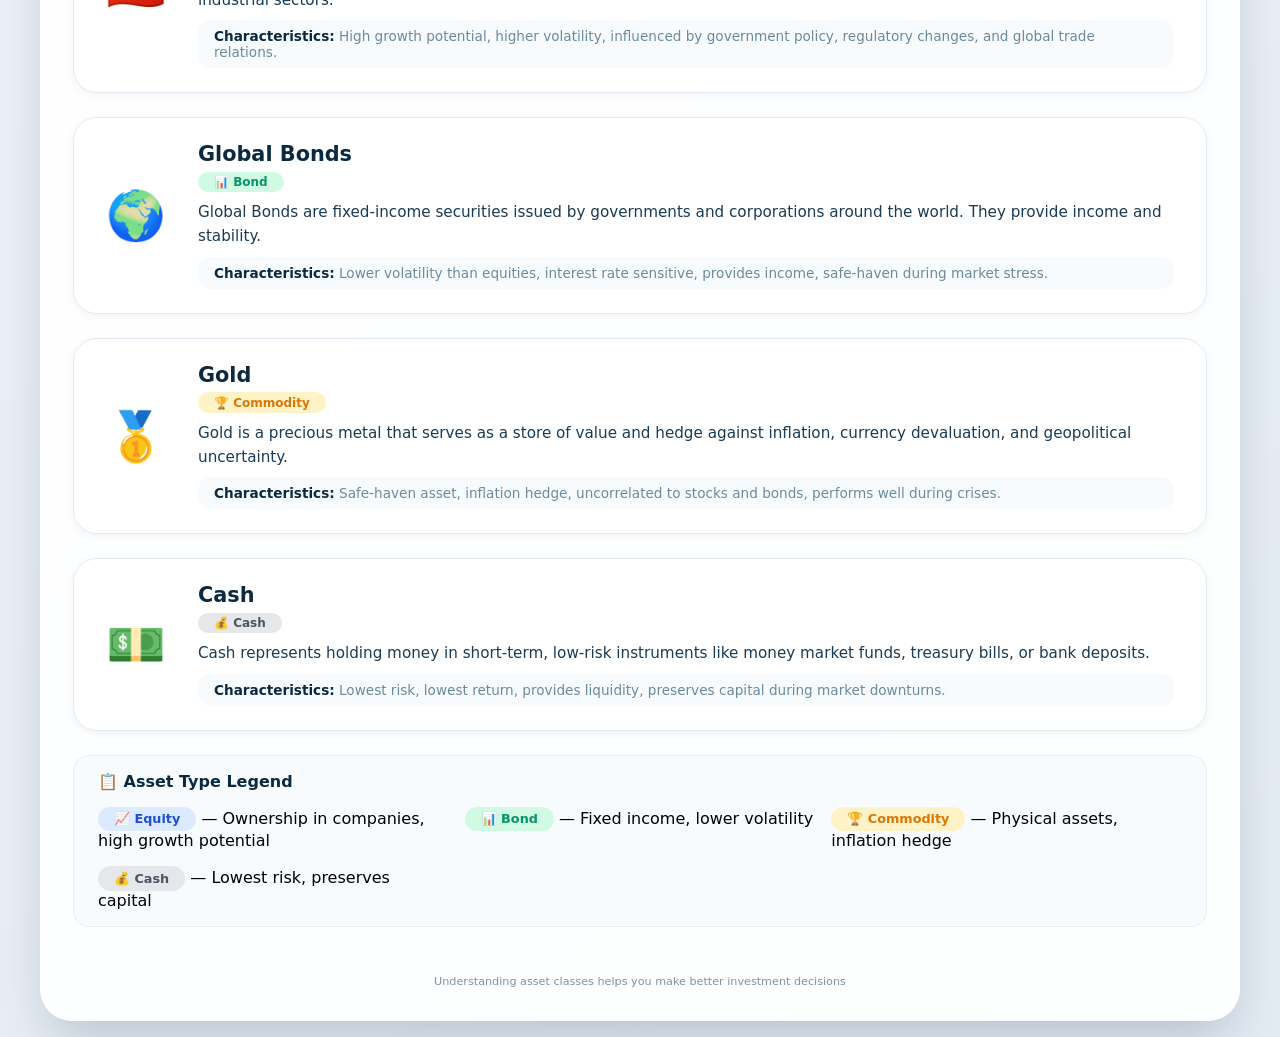
==== commit 8bdfebc2: "Refactor asset-info.html styles and image hints Updated styles for asset information page, including" ====
--- a/asset-info.html
+++ b/asset-info.html
@@ -6,16 +6,24 @@
     <title>Asset Information</title>
     <link rel="stylesheet" href="style.css" />
     <style>
+        /* Override app max-width for this page only */
+        .app {
+            max-width: 1200px !important;
+            width: 100% !important;
+            padding: 2rem !important;
+        }
+
         .asset-info-container {
             padding: 1.5rem 0;
+            width: 100%;
             max-width: 100%;
         }
         
         .asset-info-header-image {
             width: 100%;
-            max-width: 900px;
+            max-width: 100%;
             border-radius: 1.5rem;
-            margin: 0 auto 1.5rem auto;
+            margin-bottom: 1.5rem;
             border: 1px solid #e2ebf3;
             box-shadow: 0 4px 16px rgba(0,0,0,0.06);
             display: block;
@@ -23,9 +31,8 @@
         
         .asset-info-header-image-placeholder {
             width: 100%;
-            max-width: 900px;
             border-radius: 1.5rem;
-            margin: 0 auto 1.5rem auto;
+            margin-bottom: 1.5rem;
             padding: 2rem;
             background: linear-gradient(135deg, #f0f7fe, #e5eff9);
             border: 2px dashed #b6ccdf;
@@ -50,9 +57,7 @@
             display: flex;
             align-items: center;
             gap: 2rem;
-            max-width: 900px;
-            margin-left: auto;
-            margin-right: auto;
+            width: 100%;
         }
         
         .asset-info-card .asset-icon {
@@ -142,16 +147,6 @@
         
         .info-header {
             margin-bottom: 1.5rem;
-            text-align: center;
-        }
-        
-        .info-header .sub {
-            margin-bottom: 0.5rem;
-            text-align: center;
-        }
-        
-        .info-header h1 {
-            text-align: center;
         }
         
         .image-upload-hint {
@@ -159,36 +154,37 @@
             border: 1px solid #fde68a;
             border-radius: 0.8rem;
             padding: 0.5rem 1rem;
-            margin: 0 auto 1rem auto;
+            margin-bottom: 1rem;
             font-size: 0.8rem;
             color: #92400e;
             display: flex;
             align-items: center;
             gap: 0.5rem;
             flex-wrap: wrap;
-            max-width: 900px;
         }
         
         .legend-container {
-            max-width: 900px;
-            margin: 2rem auto 0 auto;
             padding: 1rem 1.5rem;
             background: #f8fbfe;
             border-radius: 1rem;
             border: 1px solid #e8eef6;
+            margin-top: 1.5rem;
         }
         
         .footnote {
             text-align: center;
+            margin-top: 1.5rem;
         }
         
         @media (max-width: 700px) {
+            .app {
+                padding: 1rem !important;
+            }
+            
             .asset-info-card {
                 flex-direction: column;
                 text-align: center;
                 padding: 1.2rem;
-                margin-left: 0;
-                margin-right: 0;
             }
             
             .asset-type-grid {
@@ -198,29 +194,11 @@
             .asset-info-header-image {
                 border-radius: 1rem;
                 margin-bottom: 1rem;
-                margin-left: 0;
-                margin-right: 0;
             }
             
             .asset-info-header-image-placeholder {
                 padding: 1.5rem;
                 font-size: 0.9rem;
-                margin-left: 0;
-                margin-right: 0;
-            }
-            
-            .info-header h1 {
-                font-size: 1.5rem;
-            }
-            
-            .image-upload-hint {
-                margin-left: 0;
-                margin-right: 0;
-            }
-            
-            .legend-container {
-                margin-left: 0;
-                margin-right: 0;
             }
         }
     </style>
@@ -241,14 +219,27 @@
             <div class="sub">Understand the 6 asset classes in the game</div>
         </div>
 
-        <!-- Asset Info Image with fallback -->
+        <!-- FIXED: assetinfo.jpeg with the correct extension -->
         <img 
             src="assetinfo.jpeg" 
             alt="Asset Class Information" 
             class="asset-info-header-image"
             onerror="this.style.display='none'; document.getElementById('imageFallback').style.display='block';"
         />
-        
+        <div id="imageFallback" class="asset-info-header-image-placeholder" style="display:none;">
+            <span class="big-icon">🖼️</span>
+            <strong>📸 Asset Info Image</strong>
+            <p style="margin-top: 0.3rem; font-size: 0.85rem;">
+                Save your image as <code style="background:#e2ebf3; padding:0.1rem 0.4rem; border-radius:4px;">assetinfo.jpeg</code> in the same folder to display it here.
+            </p>
+        </div>
+
+        <!-- Hint for adding image -->
+        <div class="image-upload-hint">
+            💡 <strong>Tip:</strong> To add an image, save it as <code style="background:#fde68a; padding:0.1rem 0.4rem; border-radius:4px;">assetinfo.jpeg</code> in the same folder as this page.
+        </div>
+
+        <div class="asset-info-container">
             <!-- US EQ -->
             <div class="asset-info-card">
                 <div class="asset-icon">🇺🇸</div>
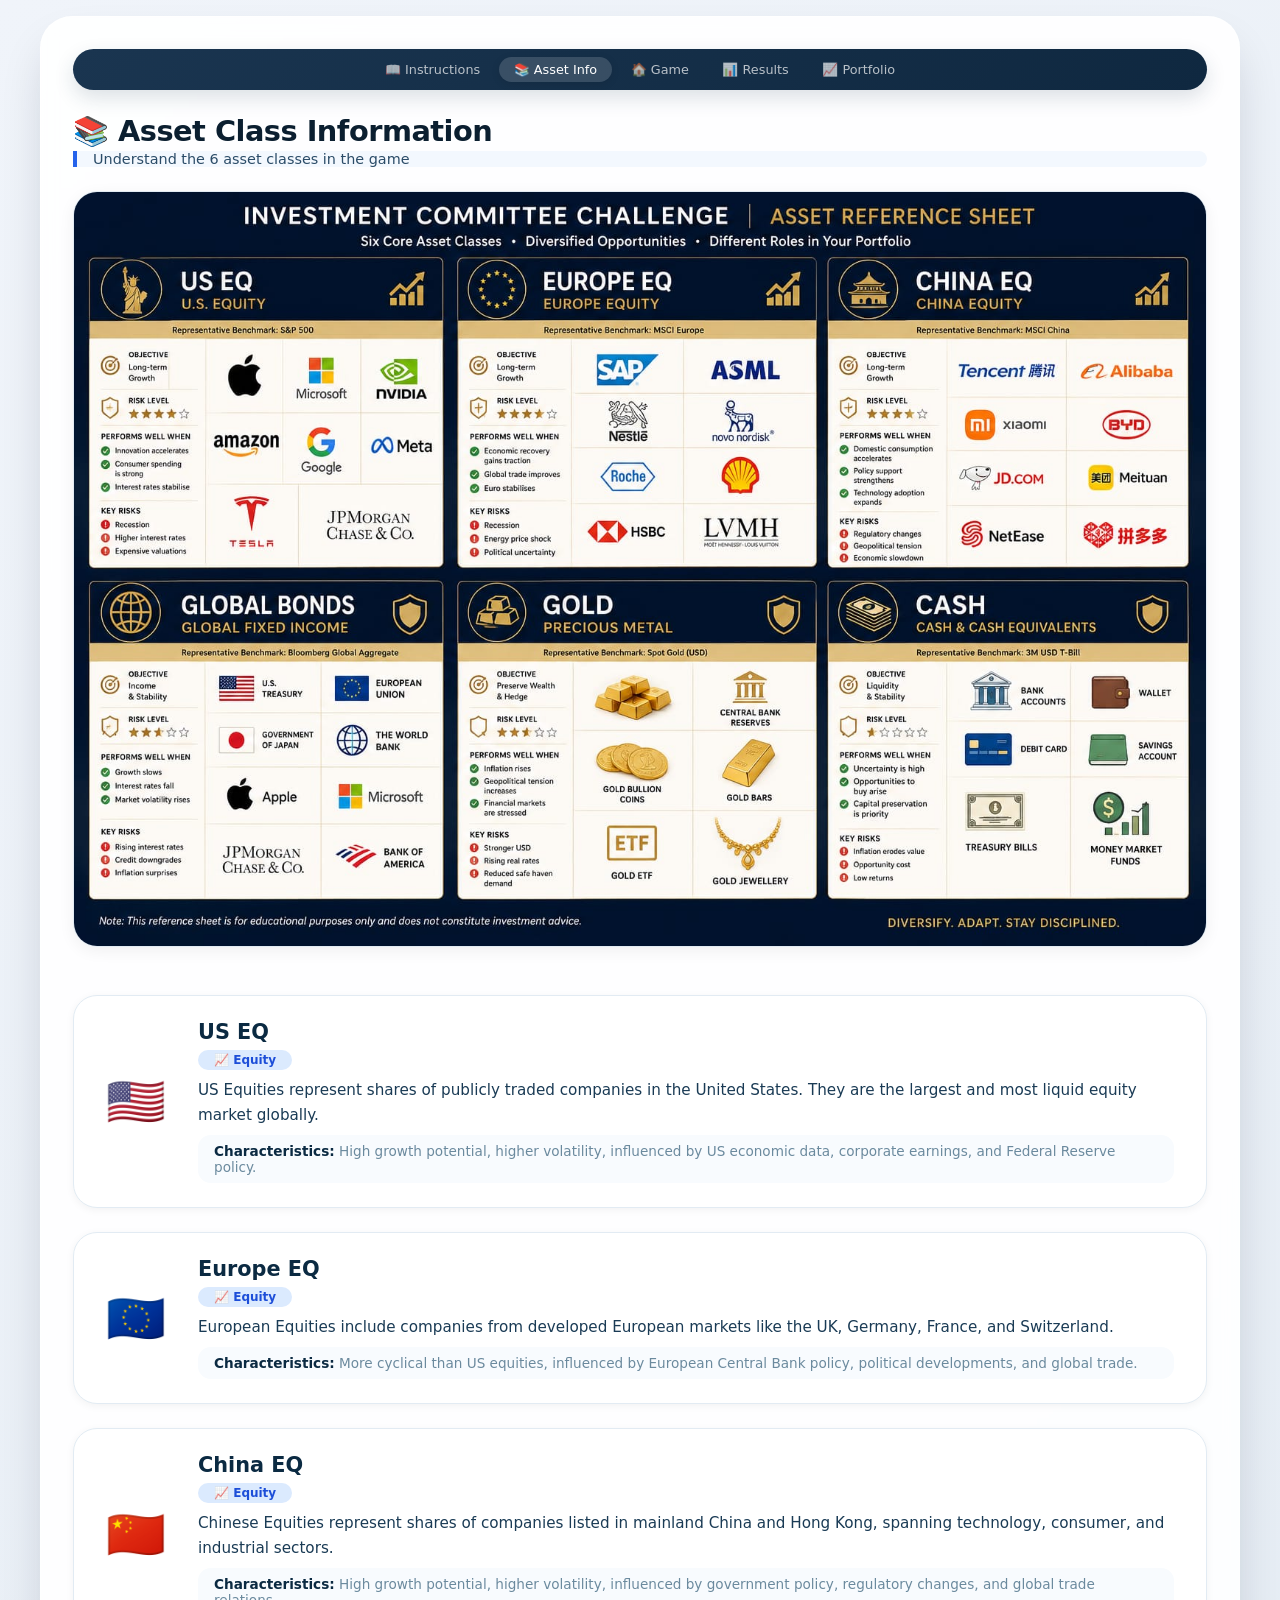
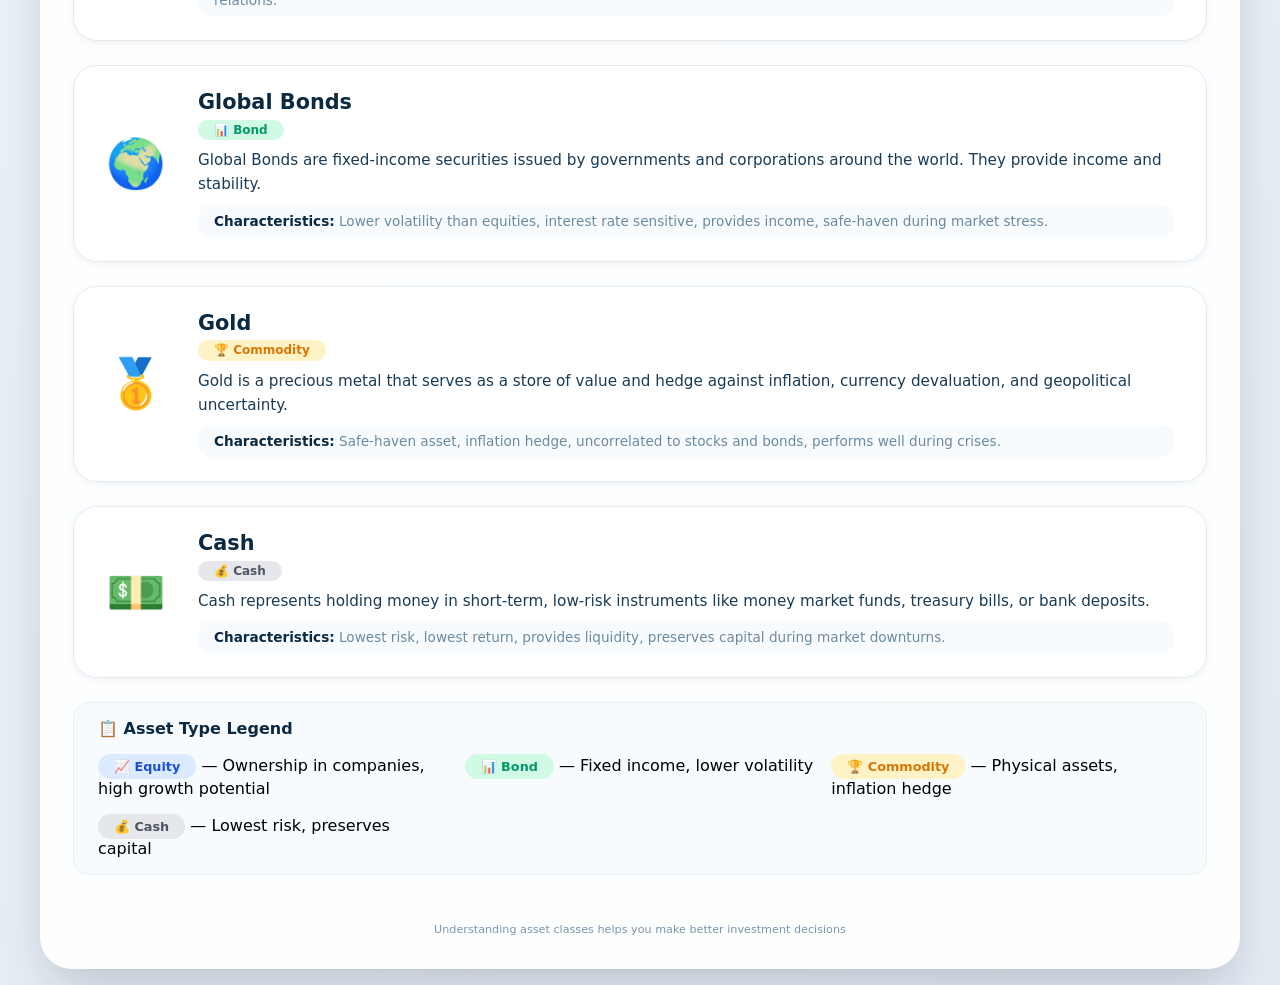
==== commit 0505c840: "Update asset-info.html" ====
--- a/asset-info.html
+++ b/asset-info.html
@@ -226,18 +226,7 @@
             class="asset-info-header-image"
             onerror="this.style.display='none'; document.getElementById('imageFallback').style.display='block';"
         />
-        <div id="imageFallback" class="asset-info-header-image-placeholder" style="display:none;">
-            <span class="big-icon">🖼️</span>
-            <strong>📸 Asset Info Image</strong>
-            <p style="margin-top: 0.3rem; font-size: 0.85rem;">
-                Save your image as <code style="background:#e2ebf3; padding:0.1rem 0.4rem; border-radius:4px;">assetinfo.jpeg</code> in the same folder to display it here.
-            </p>
-        </div>
-
-        <!-- Hint for adding image -->
-        <div class="image-upload-hint">
-            💡 <strong>Tip:</strong> To add an image, save it as <code style="background:#fde68a; padding:0.1rem 0.4rem; border-radius:4px;">assetinfo.jpeg</code> in the same folder as this page.
-        </div>
+        
 
         <div class="asset-info-container">
             <!-- US EQ -->
